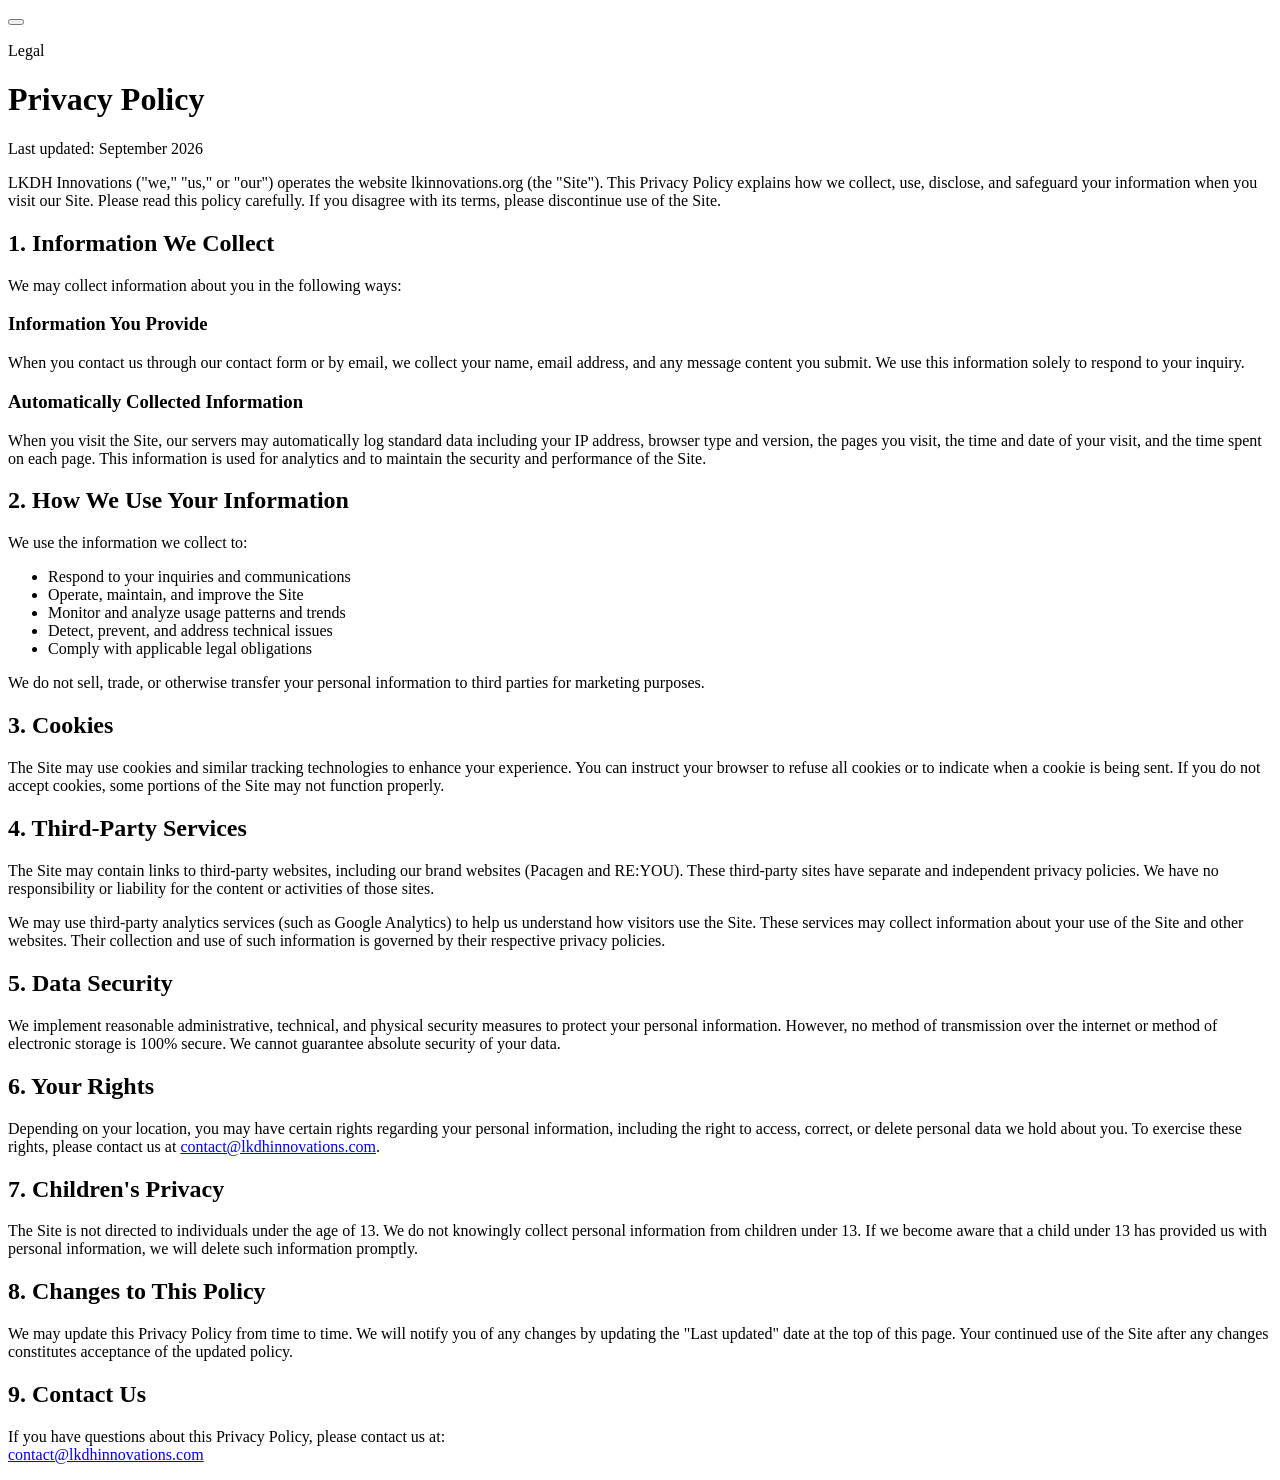
==== privacy-policy.html @ 21373476 "Update contact" ====
<!DOCTYPE html>
<html lang="en">
<head>
  <meta charset="UTF-8">
  <meta name="viewport" content="width=device-width, initial-scale=1.0">

  <title>Privacy Policy — LKDH Innovations</title>
  <meta name="description" content="Privacy Policy for LKDH Innovations. How we collect, use, and protect your personal information.">
  <meta name="robots" content="index, follow">
  <link rel="canonical" href="https://lkinnovations.org/privacy-policy">

  <meta property="og:type"  content="website">
  <meta property="og:title" content="Privacy Policy — LKDH Innovations">
  <meta property="og:url"   content="https://lkinnovations.org/privacy-policy">
  <meta name="theme-color"  content="#000000">

  <link rel="icon" type="image/svg+xml" href="/assets/images/logo/favicon.svg">
  <link rel="preconnect" href="https://fonts.googleapis.com">
  <link rel="preconnect" href="https://fonts.gstatic.com" crossorigin>
  <link rel="stylesheet" href="/assets/css/style.css">

  <script src="/assets/js/nav.js"></script>
  <script src="/assets/js/main.js"></script>
</head>

<body>

  <header class="site-header" role="banner">
    <button class="nav-menu-toggle" aria-label="Open menu" aria-expanded="false" aria-controls="mobile-drawer">
      <span class="toggle-bar" aria-hidden="true"></span>
      <span class="toggle-bar" aria-hidden="true"></span>
      <span class="toggle-bar" aria-hidden="true"></span>
    </button>
  </header>

  <div id="mobile-drawer" class="mobile-drawer" role="dialog" aria-label="Site navigation" aria-modal="true">
  </div>

  <main class="policy-page">
    <div class="policy-container">

      <header class="policy-header">
        <p class="policy-kicker">Legal</p>
        <h1 class="policy-title">Privacy Policy</h1>
        <p class="policy-meta">Last updated: September 2026</p>
      </header>

      <section class="policy-section">
        <p>LKDH Innovations ("we," "us," or "our") operates the website lkinnovations.org (the "Site"). This Privacy Policy explains how we collect, use, disclose, and safeguard your information when you visit our Site. Please read this policy carefully. If you disagree with its terms, please discontinue use of the Site.</p>
      </section>

      <section class="policy-section">
        <h2>1. Information We Collect</h2>
        <p>We may collect information about you in the following ways:</p>
        <h3>Information You Provide</h3>
        <p>When you contact us through our contact form or by email, we collect your name, email address, and any message content you submit. We use this information solely to respond to your inquiry.</p>
        <h3>Automatically Collected Information</h3>
        <p>When you visit the Site, our servers may automatically log standard data including your IP address, browser type and version, the pages you visit, the time and date of your visit, and the time spent on each page. This information is used for analytics and to maintain the security and performance of the Site.</p>
      </section>

      <section class="policy-section">
        <h2>2. How We Use Your Information</h2>
        <p>We use the information we collect to:</p>
        <ul>
          <li>Respond to your inquiries and communications</li>
          <li>Operate, maintain, and improve the Site</li>
          <li>Monitor and analyze usage patterns and trends</li>
          <li>Detect, prevent, and address technical issues</li>
          <li>Comply with applicable legal obligations</li>
        </ul>
        <p>We do not sell, trade, or otherwise transfer your personal information to third parties for marketing purposes.</p>
      </section>

      <section class="policy-section">
        <h2>3. Cookies</h2>
        <p>The Site may use cookies and similar tracking technologies to enhance your experience. You can instruct your browser to refuse all cookies or to indicate when a cookie is being sent. If you do not accept cookies, some portions of the Site may not function properly.</p>
      </section>

      <section class="policy-section">
        <h2>4. Third-Party Services</h2>
        <p>The Site may contain links to third-party websites, including our brand websites (Pacagen and RE:YOU). These third-party sites have separate and independent privacy policies. We have no responsibility or liability for the content or activities of those sites.</p>
        <p>We may use third-party analytics services (such as Google Analytics) to help us understand how visitors use the Site. These services may collect information about your use of the Site and other websites. Their collection and use of such information is governed by their respective privacy policies.</p>
      </section>

      <section class="policy-section">
        <h2>5. Data Security</h2>
        <p>We implement reasonable administrative, technical, and physical security measures to protect your personal information. However, no method of transmission over the internet or method of electronic storage is 100% secure. We cannot guarantee absolute security of your data.</p>
      </section>

      <section class="policy-section">
        <h2>6. Your Rights</h2>
        <p>Depending on your location, you may have certain rights regarding your personal information, including the right to access, correct, or delete personal data we hold about you. To exercise these rights, please contact us at <a href="mailto:contact@lkdhinnovations.com">contact@lkdhinnovations.com</a>.</p>
      </section>

      <section class="policy-section">
        <h2>7. Children's Privacy</h2>
        <p>The Site is not directed to individuals under the age of 13. We do not knowingly collect personal information from children under 13. If we become aware that a child under 13 has provided us with personal information, we will delete such information promptly.</p>
      </section>

      <section class="policy-section">
        <h2>8. Changes to This Policy</h2>
        <p>We may update this Privacy Policy from time to time. We will notify you of any changes by updating the "Last updated" date at the top of this page. Your continued use of the Site after any changes constitutes acceptance of the updated policy.</p>
      </section>

      <section class="policy-section">
        <h2>9. Contact Us</h2>
        <p>If you have questions about this Privacy Policy, please contact us at:<br>
        <a href="mailto:contact@lkdhinnovations.com">contact@lkdhinnovations.com</a></p>
      </section>

    </div>
  </main>

  <div class="footer-stage">
    <footer class="site-footer" role="contentinfo"></footer>
  </div>
  <script src="/assets/js/footer.js"></script>

</body>
</html>
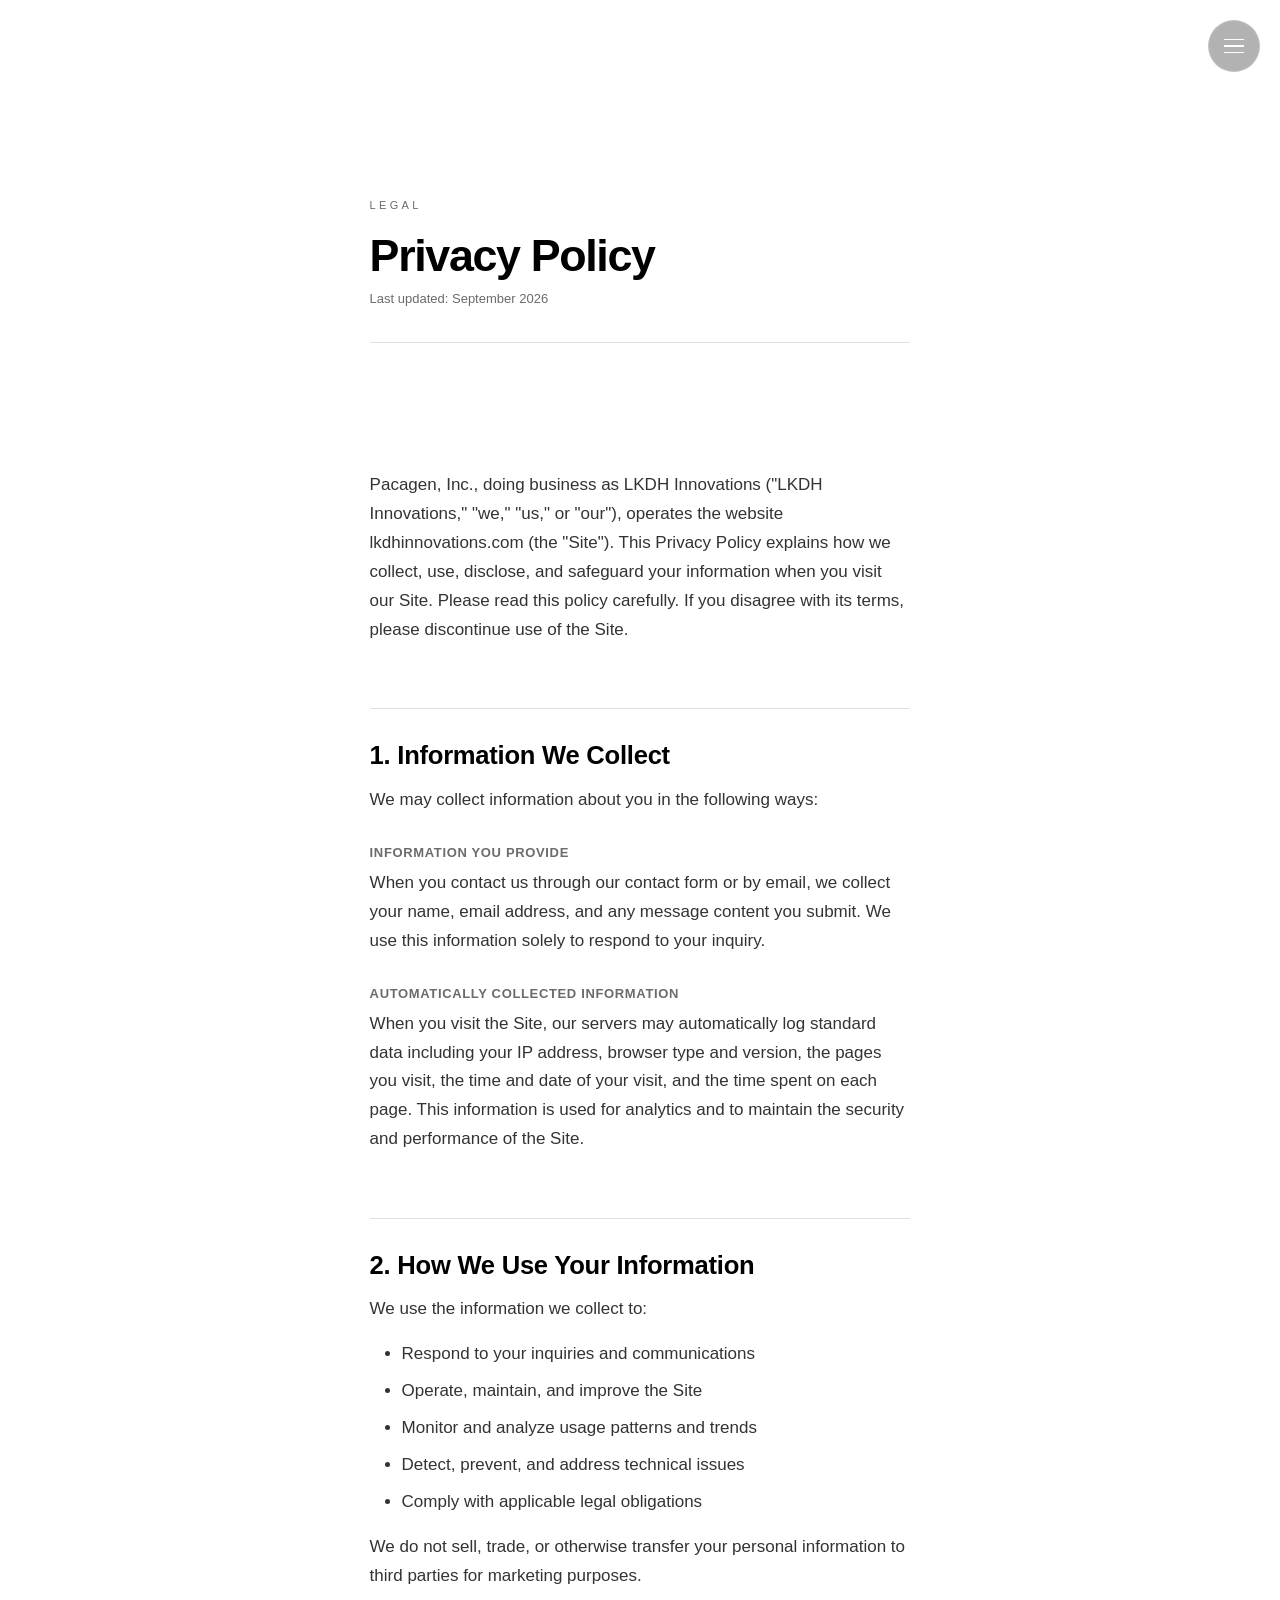
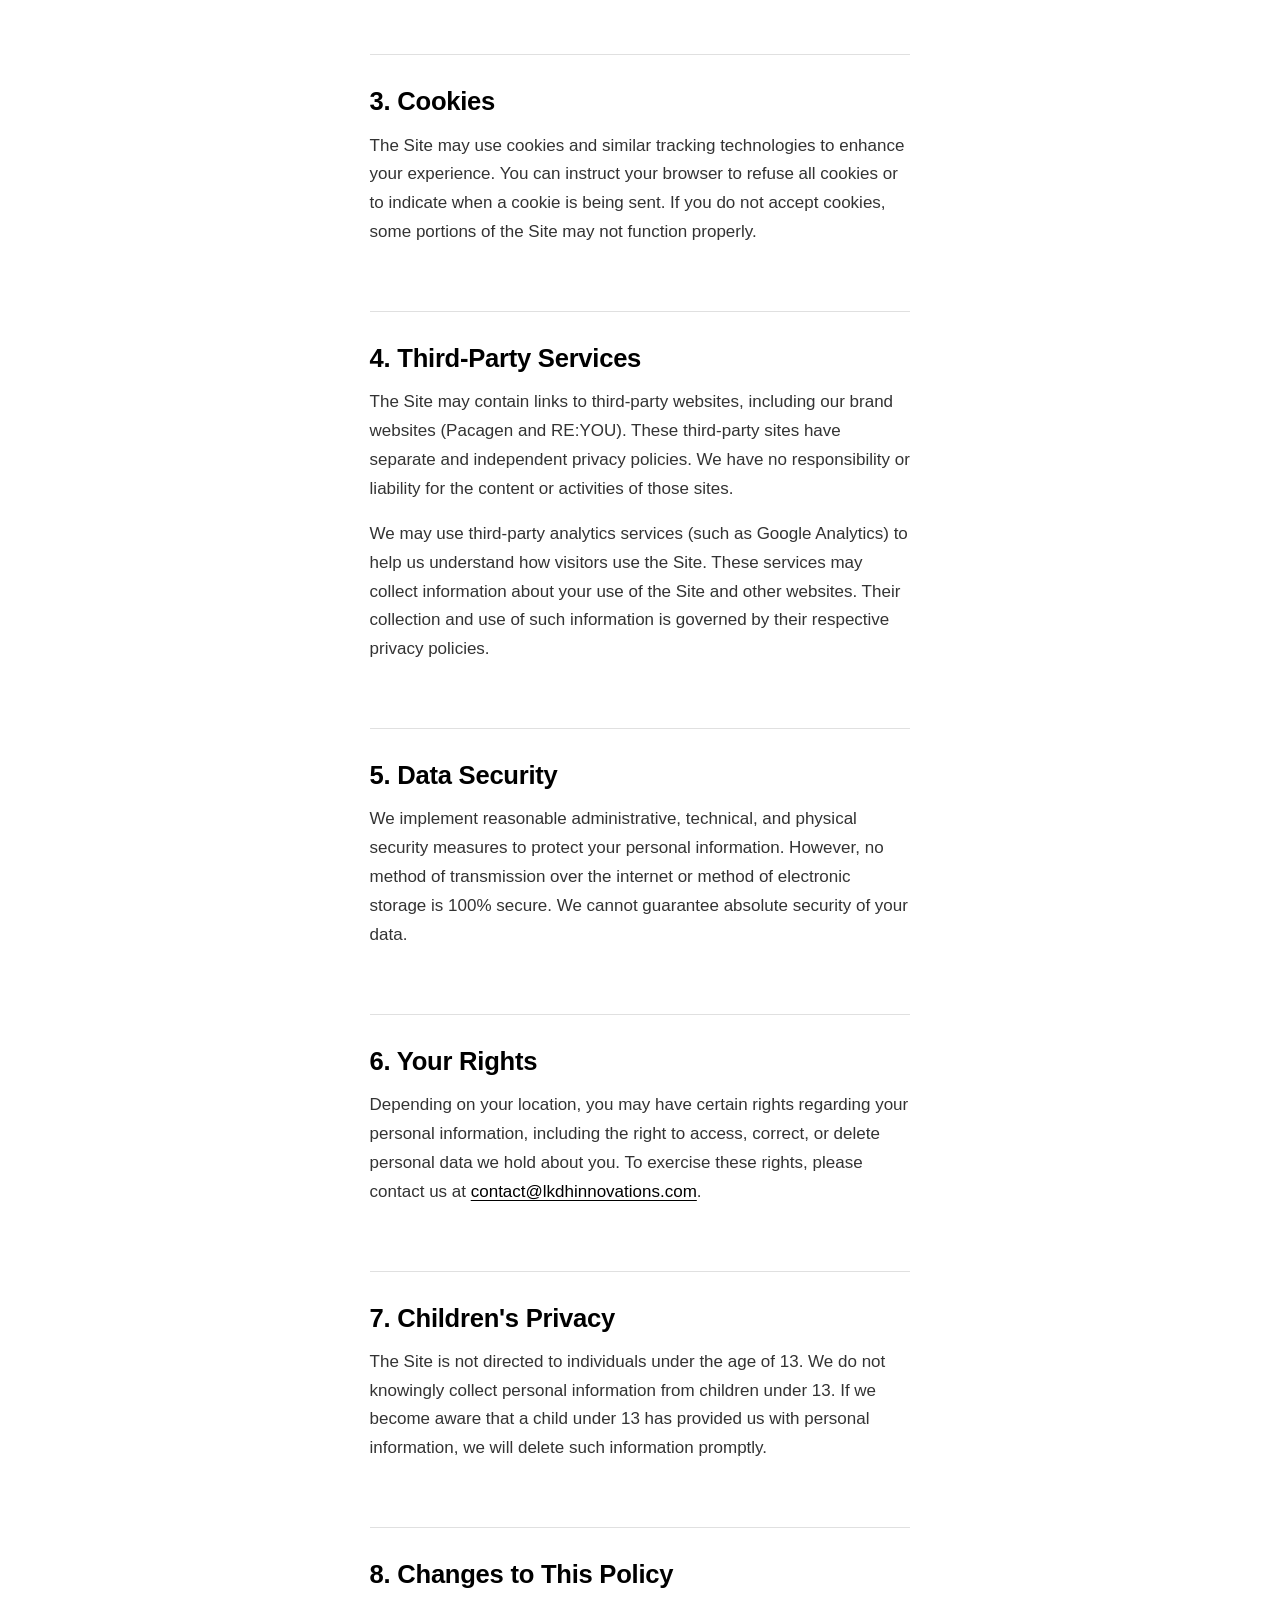
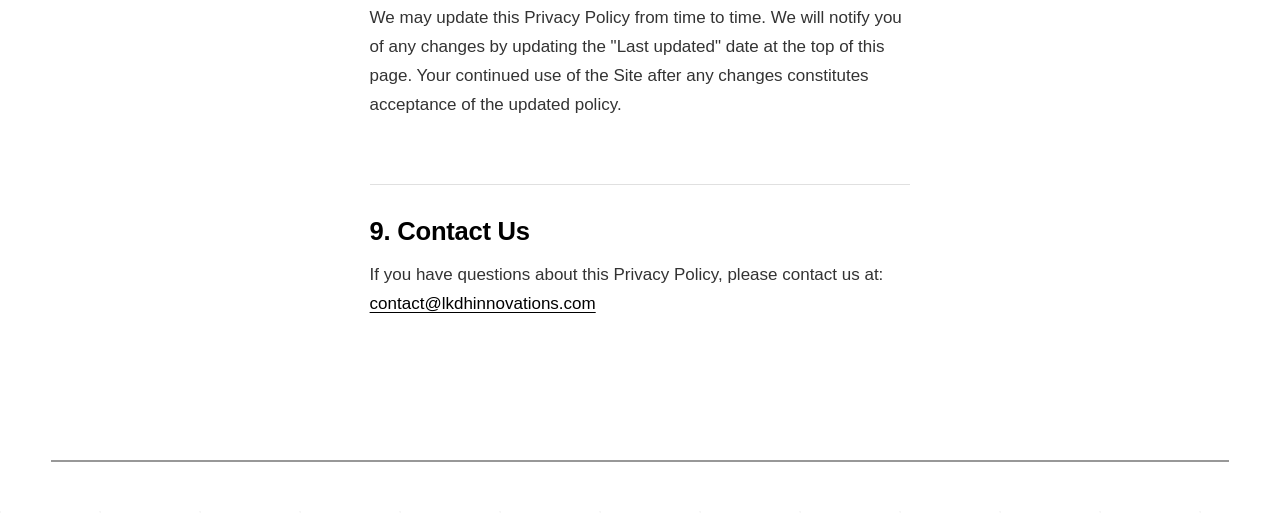
==== commit 093b302f: "Update lkdh" ====
--- a/privacy-policy.html
+++ b/privacy-policy.html
@@ -7,11 +7,11 @@
   <title>Privacy Policy — LKDH Innovations</title>
   <meta name="description" content="Privacy Policy for LKDH Innovations. How we collect, use, and protect your personal information.">
   <meta name="robots" content="index, follow">
-  <link rel="canonical" href="https://lkinnovations.org/privacy-policy">
+  <link rel="canonical" href="https://lkdhinnovations.com/privacy-policy">
 
   <meta property="og:type"  content="website">
   <meta property="og:title" content="Privacy Policy — LKDH Innovations">
-  <meta property="og:url"   content="https://lkinnovations.org/privacy-policy">
+  <meta property="og:url"   content="https://lkdhinnovations.com/privacy-policy">
   <meta name="theme-color"  content="#000000">
 
   <link rel="icon" type="image/svg+xml" href="/assets/images/logo/favicon.svg">
@@ -46,7 +46,7 @@
       </header>
 
       <section class="policy-section">
-        <p>LKDH Innovations ("we," "us," or "our") operates the website lkinnovations.org (the "Site"). This Privacy Policy explains how we collect, use, disclose, and safeguard your information when you visit our Site. Please read this policy carefully. If you disagree with its terms, please discontinue use of the Site.</p>
+        <p>Pacagen, Inc., doing business as LKDH Innovations ("LKDH Innovations," "we," "us," or "our"), operates the website lkdhinnovations.com (the "Site"). This Privacy Policy explains how we collect, use, disclose, and safeguard your information when you visit our Site. Please read this policy carefully. If you disagree with its terms, please discontinue use of the Site.</p>
       </section>
 
       <section class="policy-section">
--- a/assets/css/style.css
+++ b/assets/css/style.css
@@ -0,0 +1,3327 @@
+/* ============================================================
+   style.css — lkdhinnovations.com
+   Single global stylesheet
+   ============================================================
+   STRUCTURE
+   1.  CSS Custom Properties (all design tokens)
+   2.  Reset & Base
+   3.  Typography Scale
+   4.  Font Faces (Grift, Canela, TestDieGrotesk, Work Sans, Domine)
+   5.  FOUC Prevention
+   6.  Navigation
+   7.  Hero Section
+   8.  About / Mission Section
+   9.  Brand Section (shared)
+   10. RE:YOU Section
+   11. Pacagen Section
+   12. Stories Section
+   13. Contact / Footer Section
+   14. Scroll Animations
+   15. Responsive — 768px breakpoint
+   16. Responsive — 480px breakpoint
+   ============================================================ */
+
+/* ============================================================
+   1. CSS CUSTOM PROPERTIES
+   ============================================================ */
+:root {
+  /* — Base palette — */
+  --color-black:      #000000;
+  --color-white:      #ffffff;
+  --color-silver-lt:  #e0e0e0;
+  --color-silver:     #c0c0c0;
+  --color-silver-dk:  #a0a0a0;
+  --color-muted:      #6b6b6b;
+  --color-ink:        #333333;
+  --color-divider:    var(--color-silver-lt);
+
+  /* — Dark surfaces — */
+  --surface-dark:   #080808;
+  --surface-raised: #111111;
+  --glass-dark:     rgba(18, 18, 22, 0.5);
+
+  /* — Alpha scale (white / black overlays, borders, text) — */
+  --white-a06: rgba(255, 255, 255, 0.06);
+  --white-a10: rgba(255, 255, 255, 0.1);
+  --white-a20: rgba(255, 255, 255, 0.2);
+  --white-a40: rgba(255, 255, 255, 0.4);
+  --white-a55: rgba(255, 255, 255, 0.55);
+  --white-a70: rgba(255, 255, 255, 0.7);
+  --white-a85: rgba(255, 255, 255, 0.85);
+  --white-a95: rgba(255, 255, 255, 0.95);
+  --black-a20: rgba(0, 0, 0, 0.2);
+  --black-a30: rgba(0, 0, 0, 0.3);
+  --black-a50: rgba(0, 0, 0, 0.5);
+  --black-a60: rgba(0, 0, 0, 0.6);
+  --black-a70: rgba(0, 0, 0, 0.7);
+  --black-a90: rgba(0, 0, 0, 0.9);
+
+  /* — RE:YOU brand — */
+  --reyou-maroon:     #5d2a2c;
+  --reyou-gold:       #b59156;
+  --reyou-ivory:      #f9f5f3;
+  --reyou-blush:      #fffbfb;
+  --reyou-sand:       #ede0d8;
+  --reyou-gold-lt:    #c9a96e;
+  --reyou-gold-hi:    #f0d898;
+  --reyou-gold-warm:  #e8c97a;
+  --reyou-gold-dk:    #a07840;
+  --reyou-gold-metal: conic-gradient(
+    from var(--btn-angle, 0deg),
+    var(--reyou-gold-lt) 0%, var(--reyou-gold-hi) 20%, var(--reyou-gold) 40%,
+    var(--reyou-gold-warm) 60%, var(--reyou-gold-dk) 80%, var(--reyou-gold-lt) 100%
+  );
+
+  /* — Pacagen brand — */
+  --pacagen-navy:   #032d70;
+  --pacagen-blue:   #044eb7;
+  --pacagen-dark:   #0f294d;
+  --pacagen-deep:   #021f50;
+  --pacagen-bright: #1a6ef5;
+  --pacagen-sky:    #7aadff;
+  --pacagen-tint:   #e8f0ff;
+  --pacagen-glow:   rgba(4, 78, 183, 0.22);
+
+  /* — Fonts — */
+  --font-display:  'Grift', 'Inter', Arial, Helvetica, sans-serif;
+  --font-canela:   'Canela', Georgia, serif;
+  --font-grotesk:  'TestDieGrotesk', 'Grift', Arial, sans-serif;
+  --font-worksans: 'Work Sans', 'Grift', Arial, sans-serif;
+  --font-domine:   'Domine', Georgia, serif;
+
+  /* — Font weights — */
+  --weight-thin:       100;
+  --weight-extralight: 200;
+  --weight-light:      300;
+  --weight-regular:    400;
+  --weight-medium:     500;
+  --weight-semibold:   600;
+  --weight-bold:       700;
+  --weight-extrabold:  800;
+  --weight-black:      900;
+
+  /* — Type scale: fluid — */
+  --text-display:    clamp(2.5rem, 5vw, 4.5rem);
+  --text-section-lg: clamp(3rem, 6vw, 5.5rem);
+  --text-section:    clamp(2rem, 3.5vw, 3rem);
+  --text-section-sm: clamp(1.5rem, 3vw, 2rem);
+  --text-h3:         clamp(1.25rem, 2vw, 1.75rem);
+  --text-lead:       clamp(1rem, 1.5vw, 1.25rem);
+
+  /* — Type scale: fixed (sm/base/xl/2xl match Tailwind defaults) — */
+  --text-2xl:     1.5rem;
+  --text-xl:      1.25rem;
+  --text-body:    1.0625rem;
+  --text-base:    1rem;
+  --text-sm:      0.875rem;
+  --text-meta:    0.8125rem;
+  --text-eyebrow: 0.75rem;
+  --text-label:   0.6875rem;
+  --text-xs:      0.625rem;
+
+  /* — Line height scale (same at every breakpoint) — */
+  --leading-none:    1;
+  --leading-tight:   1.1;
+  --leading-snug:    1.3;
+  --leading-compact: 1.4;
+  --leading-relaxed: 1.6;
+  --leading-loose:   1.7;
+
+  /* — Line height roles (step down one on mobile) — */
+  --lh-prose:    var(--leading-loose);
+  --lh-prose-sm: var(--leading-compact);
+
+  /* — Letter spacing — */
+  --tracking-tight:  -0.03em;
+  --tracking-snug:   -0.01em;
+  --tracking-normal: 0;
+  --tracking-slight: 0.05em;
+  --tracking-wide:   0.1em;
+  --tracking-wider:  0.15em;
+  --tracking-widest: 0.3em;
+
+  /* — Spacing — */
+  --space-sm:  0.5rem;
+  --space-md:  1rem;
+  --space-lg:  2rem;
+  --space-xl:  4rem;
+  --space-2xl: 8rem;
+
+  /* — Layout — */
+  --page-x:        7vw;
+  --max-width:     1200px;
+  --content-width: 800px;
+  --nav-height:    68px;
+  /* % resolves at the use site, so content caps at 1440px and centres. */
+  --section-x:     max(var(--page-x), calc((100% - 1440px) / 2));
+
+  /* — Radius — */
+  --radius-sm:   5px;
+  --radius-pill: 9999px;
+
+  /* — Z-index layers — */
+  --z-info-drawer: 198;
+  --z-drawer:      199;
+  --z-header:      200;
+  --z-modal:       10000;
+
+  /* — Motion — */
+  --ease-out:       cubic-bezier(0.16, 1, 0.3, 1);
+  --ease-cinematic: cubic-bezier(0.32, 0.72, 0, 1);
+  --dur-fast:  0.2s;
+  --dur-quick: 0.25s;
+  --dur-base:  0.3s;
+  --dur-slow:  0.5s;
+
+  /* — Blur levels — */
+  --blur-sm: blur(8px) saturate(130%);
+  --blur-lg: blur(24px) saturate(150%);
+
+  /* — Dot patterns — */
+  --dot-dark:   url("data:image/svg+xml,%3Csvg xmlns='http://www.w3.org/2000/svg' width='100' height='199' viewBox='0 0 100 199'%3E%3Cg fill='%231a1a1a' fill-opacity='1'%3E%3Cpath d='M0 199V0h1v1.99L100 199h-1.12L1 4.22V199H0zM100 2h-.12l-1-2H100v2z'%3E%3C/path%3E%3C/g%3E%3C/svg%3E");
+  --dot-white:   url("data:image/svg+xml,%3Csvg xmlns='http://www.w3.org/2000/svg' width='100' height='199' viewBox='0 0 100 199'%3E%3Cg fill='%23f4f4f4' fill-opacity='0.8'%3E%3Cpath d='M0 199V0h1v1.99L100 199h-1.12L1 4.22V199H0zM100 2h-.12l-1-2H100v2z'%3E%3C/path%3E%3C/g%3E%3C/svg%3E");
+}
+
+/* ============================================================
+   2. RESET & BASE
+   ============================================================ */
+*,
+*::before,
+*::after {
+  margin: 0;
+  padding: 0;
+  box-sizing: border-box;
+}
+
+html {
+  font-size: 16px;
+  -webkit-text-size-adjust: 100%;
+  scroll-behavior: smooth;
+  scroll-padding-top: calc(var(--nav-height) + 1rem);
+}
+
+body {
+  background-color: var(--color-black);
+  color: var(--color-white);
+  font-family: var(--font-display);
+  font-size: var(--text-body);
+  line-height: var(--lh-prose);
+  overflow-x: hidden;
+}
+
+img,
+video {
+  max-width: 100%;
+  display: block;
+}
+
+a {
+  color: inherit;
+  text-decoration: none;
+}
+
+ul {
+  list-style: none;
+}
+
+button {
+  background: none;
+  border: none;
+  cursor: pointer;
+  font-family: inherit;
+}
+
+/* ============================================================
+   3. TYPOGRAPHY SCALE
+   ============================================================ */
+h1, h2, h3, h4 {
+  font-family: var(--font-display);
+  font-weight: var(--weight-bold);
+  line-height: var(--leading-tight);
+  letter-spacing: var(--tracking-tight);
+}
+
+h1 { font-size: var(--text-display); }
+h2 { font-size: var(--text-section); }
+h3 { font-size: var(--text-h3); }
+
+p {
+  font-size: var(--text-body);
+  font-weight: var(--weight-light);
+  line-height: var(--lh-prose);
+}
+
+/* ============================================================
+   4. FONT FACES (Grift)
+   ============================================================ */
+@font-face {
+  font-family: 'Grift';
+  src: url('/assets/fonts/Grift-Thin.otf') format('opentype');
+  font-weight: 100;
+  font-style: normal;
+  font-display: swap;
+}
+@font-face {
+  font-family: 'Grift';
+  src: url('/assets/fonts/Grift-ThinItalic.otf') format('opentype');
+  font-weight: 100;
+  font-style: italic;
+  font-display: swap;
+}
+@font-face {
+  font-family: 'Grift';
+  src: url('/assets/fonts/Grift-ExtraLight.otf') format('opentype');
+  font-weight: 200;
+  font-style: normal;
+  font-display: swap;
+}
+@font-face {
+  font-family: 'Grift';
+  src: url('/assets/fonts/Grift-ExtraLightItalic.otf') format('opentype');
+  font-weight: 200;
+  font-style: italic;
+  font-display: swap;
+}
+@font-face {
+  font-family: 'Grift';
+  src: url('/assets/fonts/Grift-Light.otf') format('opentype');
+  font-weight: 300;
+  font-style: normal;
+  font-display: swap;
+}
+@font-face {
+  font-family: 'Grift';
+  src: url('/assets/fonts/Grift-LightItalic.otf') format('opentype');
+  font-weight: 300;
+  font-style: italic;
+  font-display: swap;
+}
+@font-face {
+  font-family: 'Grift';
+  src: url('/assets/fonts/Grift-Regular.otf') format('opentype');
+  font-weight: 400;
+  font-style: normal;
+  font-display: swap;
+}
+@font-face {
+  font-family: 'Grift';
+  src: url('/assets/fonts/Grift-Italic.otf') format('opentype');
+  font-weight: 400;
+  font-style: italic;
+  font-display: swap;
+}
+@font-face {
+  font-family: 'Grift';
+  src: url('/assets/fonts/Grift-Medium.otf') format('opentype');
+  font-weight: 500;
+  font-style: normal;
+  font-display: swap;
+}
+@font-face {
+  font-family: 'Grift';
+  src: url('/assets/fonts/Grift-MediumItalic.otf') format('opentype');
+  font-weight: 500;
+  font-style: italic;
+  font-display: swap;
+}
+@font-face {
+  font-family: 'Grift';
+  src: url('/assets/fonts/Grift-SemiBold.otf') format('opentype');
+  font-weight: 600;
+  font-style: normal;
+  font-display: swap;
+}
+@font-face {
+  font-family: 'Grift';
+  src: url('/assets/fonts/Grift-SemiBoldItalic.otf') format('opentype');
+  font-weight: 600;
+  font-style: italic;
+  font-display: swap;
+}
+@font-face {
+  font-family: 'Grift';
+  src: url('/assets/fonts/Grift-Bold.otf') format('opentype');
+  font-weight: 700;
+  font-style: normal;
+  font-display: swap;
+}
+@font-face {
+  font-family: 'Grift';
+  src: url('/assets/fonts/Grift-BoldItalic.otf') format('opentype');
+  font-weight: 700;
+  font-style: italic;
+  font-display: swap;
+}
+@font-face {
+  font-family: 'Grift';
+  src: url('/assets/fonts/Grift-ExtraBold.otf') format('opentype');
+  font-weight: 800;
+  font-style: normal;
+  font-display: swap;
+}
+@font-face {
+  font-family: 'Grift';
+  src: url('/assets/fonts/Grift-ExtraBoldItalic.otf') format('opentype');
+  font-weight: 800;
+  font-style: italic;
+  font-display: swap;
+}
+@font-face {
+  font-family: 'Grift';
+  src: url('/assets/fonts/Grift-Black.otf') format('opentype');
+  font-weight: 900;
+  font-style: normal;
+  font-display: swap;
+}
+@font-face {
+  font-family: 'Grift';
+  src: url('/assets/fonts/Grift-BlackItalic.otf') format('opentype');
+  font-weight: 900;
+  font-style: italic;
+  font-display: swap;
+}
+
+/* ============================================================
+   4b. FONT FACES — RE:YOU (Canela + TestDieGrotesk)
+   ============================================================ */
+@font-face {
+  font-family: 'Canela';
+  src: url('/assets/fonts/Canela-Light-Trial.otf') format('opentype');
+  font-weight: 300;
+  font-style: normal;
+  font-display: swap;
+}
+
+@font-face {
+  font-family: 'Canela';
+  src: url('/assets/fonts/Canela-LightItalic-Trial.otf') format('opentype');
+  font-weight: 300;
+  font-style: italic;
+  font-display: swap;
+}
+
+@font-face {
+  font-family: 'Canela';
+  src: url('/assets/fonts/Canela-Regular-Trial.otf') format('opentype');
+  font-weight: 400;
+  font-style: normal;
+  font-display: swap;
+}
+
+@font-face {
+  font-family: 'TestDieGrotesk';
+  src: url('/assets/fonts/TestDieGrotesk-A-Light.otf') format('opentype');
+  font-weight: 300;
+  font-style: normal;
+  font-display: swap;
+}
+
+@font-face {
+  font-family: 'TestDieGrotesk';
+  src: url('/assets/fonts/TestDieGrotesk-A-Regular.otf') format('opentype');
+  font-weight: 400;
+  font-style: normal;
+  font-display: swap;
+}
+
+@font-face {
+  font-family: 'TestDieGrotesk';
+  src: url('/assets/fonts/TestDieGrotesk-A-Bold.otf') format('opentype');
+  font-weight: 700;
+  font-style: normal;
+  font-display: swap;
+}
+
+/* ============================================================
+   4c. FONT FACES — Pacagen (Work Sans + Domine)
+   ============================================================ */
+@font-face {
+  font-family: 'Work Sans';
+  src: url('/assets/fonts/WorkSans-subset.woff2') format('woff2');
+  font-weight: 400 700;
+  font-style: normal;
+  font-display: swap;
+}
+
+@font-face {
+  font-family: 'Work Sans';
+  src: url('/assets/fonts/WorkSans-italics-subset.woff2') format('woff2');
+  font-weight: 400 700;
+  font-style: italic;
+  font-display: swap;
+}
+
+@font-face {
+  font-family: 'Work Sans';
+  src: url('/assets/fonts/WorkSans-Light.woff2') format('woff2');
+  font-weight: 300;
+  font-style: normal;
+  font-display: swap;
+}
+
+@font-face {
+  font-family: 'Work Sans';
+  src: url('/assets/fonts/WorkSans-LightItalic.woff2') format('woff2');
+  font-weight: 300;
+  font-style: italic;
+  font-display: swap;
+}
+
+@font-face {
+  font-family: 'Domine';
+  src: url('/assets/fonts/DomineVariable.woff2') format('woff2');
+  font-weight: 400 700;
+  font-display: swap;
+}
+
+/* ============================================================
+   5. FOUC PREVENTION
+   ============================================================ */
+body.fouc-guard {
+  visibility: hidden;
+  opacity: 0;
+}
+
+/* ============================================================
+   6. NAVIGATION — floating circle button
+   ============================================================ */
+.site-header {
+  position: fixed;
+  top: 0;
+  right: 0;
+  z-index: var(--z-header);
+  padding: 20px;
+  pointer-events: none;
+}
+
+.nav-menu-toggle,
+.btn-close {
+  pointer-events: all;
+  width: 52px;
+  height: 52px;
+  border-radius: 50%;
+  box-sizing: border-box;
+  background: var(--black-a30);
+  backdrop-filter: var(--blur-sm);
+  -webkit-backdrop-filter: var(--blur-sm);
+  border: 1px solid var(--white-a20);
+  display: flex;
+  flex-direction: column;
+  align-items: center;
+  justify-content: center;
+  gap: 5px;
+  cursor: pointer;
+  position: relative;
+  overflow: hidden;
+  transition: border-color var(--dur-base);
+}
+
+.nav-menu-toggle:focus-visible,
+.btn-close:focus-visible {
+  outline: 2px solid var(--white-a55);
+  outline-offset: 3px;
+}
+
+/* Clip-circle hover fill — grows from cursor position */
+.nav-menu-toggle::after,
+.btn-close::after {
+  content: '';
+  position: absolute;
+  inset: 0;
+  border-radius: 50%;
+  background: var(--color-black);
+  clip-path: circle(0% at var(--mx, 50%) var(--my, 50%));
+  transition: clip-path var(--dur-slow) var(--ease-out);
+  pointer-events: none;
+}
+
+.nav-menu-toggle:hover::after,
+.btn-close:hover::after {
+  clip-path: circle(150% at var(--mx, 50%) var(--my, 50%));
+}
+
+.toggle-bar {
+  display: block;
+  width: 20px;
+  height: 1.5px;
+  background: var(--color-white);
+  flex-shrink: 0;
+  transition: transform 0.35s var(--ease-out), opacity var(--dur-quick);
+  position: relative;
+  z-index: 1;
+}
+
+/* Hamburger → × when drawer open */
+.nav-menu-toggle.is-open .toggle-bar:nth-child(1) { transform: translateY(6.5px) rotate(45deg); }
+.nav-menu-toggle.is-open .toggle-bar:nth-child(2) { opacity: 0; transform: scaleX(0); }
+.nav-menu-toggle.is-open .toggle-bar:nth-child(3) { transform: translateY(-6.5px) rotate(-45deg); }
+
+/* Standalone close button — same × geometry as the open nav toggle, ~70% size */
+.btn-close {
+  width: 36px;
+  height: 36px;
+}
+.btn-close .toggle-bar {
+  position: absolute;
+  top: 50%;
+  left: 50%;
+  width: 14px;
+}
+.btn-close .toggle-bar:nth-child(1) { transform: translate(-50%, -50%) rotate(45deg); }
+.btn-close .toggle-bar:nth-child(2) { transform: translate(-50%, -50%) rotate(-45deg); }
+
+/* Mobile drawer — dim backdrop */
+.mobile-drawer {
+  display: none;
+  position: fixed;
+  inset: 0;
+  z-index: var(--z-drawer);
+  background: transparent;
+  backdrop-filter: var(--blur-sm);
+  -webkit-backdrop-filter: var(--blur-sm);
+  opacity: 0;
+  transition: opacity 0.35s var(--ease-out), background 0.35s var(--ease-out);
+}
+
+.mobile-drawer.is-open {
+  opacity: 1;
+  background: var(--black-a60);
+}
+
+/* Sliding panel */
+.drawer-panel {
+  position: absolute;
+  top: 0;
+  right: 0;
+  bottom: 0;
+  width: 50%;
+  background: var(--glass-dark);
+  backdrop-filter: var(--blur-lg);
+  -webkit-backdrop-filter: var(--blur-lg);
+  border-left: 1px solid var(--white-a10);
+  display: flex;
+  flex-direction: column;
+  justify-content: center;
+  align-items: flex-start;
+  gap: var(--space-lg);
+  padding: 4rem 3rem;
+  transform: translateX(100%);
+  transition: transform 0.45s var(--ease-out);
+}
+
+.mobile-drawer.is-open .drawer-panel {
+  transform: translateX(0);
+}
+
+.mobile-drawer .nav-link,
+.mobile-drawer .nav-cta {
+  font-family: var(--font-display);
+  font-size: var(--text-h3);
+  font-weight: var(--weight-regular);
+  letter-spacing: var(--tracking-wider);
+  text-transform: uppercase;
+  color: var(--color-silver-dk);
+  transition: color var(--dur-fast);
+}
+
+.mobile-drawer .nav-link:hover,
+.mobile-drawer .nav-cta:hover {
+  color: var(--color-white);
+}
+
+.drawer-social {
+  display: flex;
+  gap: var(--space-md);
+  margin-top: auto;
+  padding-top: var(--space-xl);
+}
+
+.drawer-social-icon {
+  display: flex;
+  align-items: center;
+  justify-content: center;
+  width: 36px;
+  height: 36px;
+  border: 1px solid var(--white-a20);
+  color: var(--white-a55);
+  transition: color var(--dur-fast), border-color var(--dur-fast), background var(--dur-fast);
+  flex-shrink: 0;
+}
+
+.drawer-social-icon:hover {
+  color: var(--color-white);
+  border-color: var(--white-a40);
+  background: var(--white-a06);
+}
+
+.drawer-social-icon svg { display: block; }
+
+
+/* ============================================================
+   7. HERO SECTION
+   ============================================================ */
+.site-hero {
+  position: relative;
+  width: 100%;
+  height: 100svh;
+  overflow: hidden;
+  background-color: var(--color-black);
+  background-image: var(--dot-dark);
+}
+
+#glass-canvas {
+  /* Liquid-metal shader focal point, in normalized shader coordinates. */
+  --liquid-metal-center-x: -1.2;
+  --liquid-metal-center-y: 1;
+  position: absolute;
+  top: 50%;
+  left: 50%;
+  transform: translate(-50%, -58%);
+  width: clamp(220px, min(30vw, 46svh), 400px);
+  height: clamp(220px, min(30vw, 46svh), 400px);
+  display: block;
+  touch-action: none;
+  -webkit-mask-image: url('/assets/images/LKDH_stacked_mask.svg');
+  -webkit-mask-size: 100% 100%;
+  -webkit-mask-repeat: no-repeat;
+  mask-image: url('/assets/images/LKDH_stacked_mask.svg');
+  mask-size: 100% 100%;
+  mask-repeat: no-repeat;
+}
+
+.hero-content {
+  position: absolute;
+  inset: 0;
+  display: flex;
+  flex-direction: column;
+  align-items: center;
+  justify-content: flex-end;
+  padding-bottom: 7vh;
+  pointer-events: none;
+  z-index: 2;
+}
+
+.hero-eyebrow {
+  font-family: var(--font-display);
+  font-size: var(--text-eyebrow);
+  letter-spacing: var(--tracking-widest);
+  text-transform: uppercase;
+  color: var(--color-silver-dk);
+  margin-bottom: 0.75rem;
+  opacity: 0;
+  animation: hero-fade-up 1s 1.2s var(--ease-out) forwards;
+}
+
+.hero-title {
+  font-family: var(--font-display);
+  font-size: var(--text-display);
+  font-weight: var(--weight-light);
+  letter-spacing: var(--tracking-snug);
+  line-height: var(--leading-tight);
+  text-align: center;
+  color: var(--color-white);
+  opacity: 0;
+  animation: hero-fade-up 1s 1.4s var(--ease-out) forwards;
+}
+
+.hero-title em {
+  font-style: italic;
+  font-weight: var(--weight-light);
+  color: var(--color-silver-lt);
+}
+
+.hero-sub {
+  margin: 1.25rem 2rem 0.5rem;
+  font-family: var(--font-display);
+  font-size: var(--text-eyebrow);
+  letter-spacing: var(--tracking-widest);
+  text-transform: uppercase;
+  text-align: center;
+  color: var(--color-white);
+  opacity: 0;
+  animation: hero-fade-up 1s 1.6s var(--ease-out) forwards;
+}
+
+.hero-scroll-cue {
+  position: absolute;
+  bottom: 2rem;
+  left: 50%;
+  transform: translateX(-50%);
+  z-index: 3;
+  color: var(--color-white);
+  animation: scroll-bounce 2.5s ease-in-out infinite, hero-fade-in 1s 2.2s forwards;
+  opacity: 0;
+}
+
+@keyframes hero-fade-up {
+  from { opacity: 0; transform: translateY(20px); }
+  to   { opacity: 1; transform: translateY(0); }
+}
+
+@keyframes hero-fade-in {
+  from { opacity: 0; }
+  to   { opacity: 1; }
+}
+
+@keyframes hero-fade-out {
+  from { opacity: 1; }
+  to   { opacity: 0; }
+}
+
+@keyframes scroll-bounce {
+  0%, 100% { transform: translateX(-50%) translateY(0); }
+  50%       { transform: translateX(-50%) translateY(6px); }
+}
+
+/* ============================================================
+   8. ABOUT / MISSION SECTION
+   ============================================================ */
+.about-section {
+  background-color: var(--color-white);
+  background-image: var(--dot-white);
+  color: var(--color-black);
+  padding: var(--space-2xl) var(--space-md);
+}
+
+.about-inner {
+  max-width: var(--content-width);
+  margin: 0 auto;
+  display: grid;
+  grid-template-columns: 1fr 1fr;
+  gap: var(--space-xl);
+  align-items: center;
+}
+
+.about-kicker {
+  display: block;
+  font-family: var(--font-display);
+  font-weight: var(--weight-regular);
+  font-size: var(--text-label);
+  letter-spacing: var(--tracking-widest);
+  text-transform: uppercase;
+  color: var(--color-muted);
+  margin-bottom: var(--space-md);
+}
+
+.about-headline {
+  font-family: var(--font-display);
+  font-weight: var(--weight-extrabold);
+  font-size: var(--text-section);
+  line-height: var(--leading-tight);
+  letter-spacing: var(--tracking-tight);
+  margin-bottom: var(--space-lg);
+  color: var(--color-black);
+}
+
+.about-body {
+  font-size: var(--text-body);
+  font-weight: var(--weight-light);
+  color: var(--color-ink);
+  line-height: var(--lh-prose);
+  margin-bottom: var(--space-lg);
+}
+
+.about-brands {
+  display: flex;
+  gap: var(--space-md);
+  margin-top: var(--space-lg);
+}
+
+.btn-LKDH {
+  font-family: var(--font-display);
+  font-weight: var(--weight-semibold);
+  font-size: var(--text-meta);
+  letter-spacing: var(--tracking-wide);
+  text-transform: uppercase;
+  padding: 1rem 3rem;
+  border: 1px solid var(--color-black);
+  color: var(--color-black);
+  position: relative;
+  isolation: isolate;
+  overflow: hidden;
+  transition: color var(--dur-quick), border-color var(--dur-quick);
+}
+
+.btn-LKDH::after {
+  content: '';
+  position: absolute;
+  inset: 0;
+  background: var(--color-black);
+  clip-path: circle(0% at var(--mx, 50%) var(--my, 50%));
+  transition: clip-path var(--dur-slow) var(--ease-out);
+  pointer-events: none;
+  z-index: -1;
+}
+
+.btn-LKDH:hover::after {
+  clip-path: circle(150% at var(--mx, 50%) var(--my, 50%));
+}
+
+.btn-LKDH:hover {
+  color: var(--color-white);
+  border-color: var(--color-black);
+}
+
+.btn-LKDH--pill {
+  border-radius: var(--radius-pill);
+}
+
+/* Info drawer — reuses .mobile-drawer backdrop + .drawer-panel slide mechanics */
+#info-drawer {
+  z-index: var(--z-info-drawer);
+}
+.info-drawer-panel {
+  justify-content: flex-start !important;
+  padding-top: 3.5rem !important;
+  overflow-y: auto;
+}
+
+.info-drawer-close {
+  position: absolute;
+  top: 1rem;
+  left: 1rem;
+  z-index: 2;
+}
+
+.info-drawer-content {
+  display: flex;
+  flex-direction: column;
+  gap: 1.25rem;
+  width: 100%;
+}
+
+.info-drawer-eyebrow {
+  font-family: var(--font-display);
+  font-size: var(--text-label);
+  font-weight: var(--weight-regular);
+  letter-spacing: var(--tracking-widest);
+  text-transform: uppercase;
+  color: var(--white-a55);
+}
+
+.info-drawer-headline {
+  font-family: var(--font-display);
+  font-size: var(--text-section-sm);
+  font-weight: var(--weight-semibold);
+  color: var(--color-white);
+  line-height: var(--leading-snug);
+}
+
+.info-drawer-body {
+  font-family: var(--font-display);
+  font-size: var(--text-body);
+  color: var(--white-a70);
+  line-height: var(--lh-prose);
+}
+
+.info-drawer-divider {
+  border: none;
+  border-top: 1px solid var(--white-a10);
+  margin: 0.25rem 0;
+}
+
+.info-drawer-product-tag {
+  display: inline-block;
+  font-family: var(--font-display);
+  font-size: var(--text-label);
+  font-weight: var(--weight-semibold);
+  letter-spacing: var(--tracking-wider);
+  text-transform: uppercase;
+  padding: 0.3rem 0.75rem;
+  border-radius: var(--radius-pill);
+  border: 1px solid var(--white-a20);
+  color: var(--white-a70);
+}
+
+.info-drawer-manuscript-link {
+  display: inline-block;
+  margin-top: 1.5rem;
+  font-family: var(--font-display);
+  font-size: var(--text-meta);
+  font-weight: var(--weight-semibold);
+  letter-spacing: var(--tracking-wide);
+  text-transform: uppercase;
+  color: var(--white-a70);
+  text-decoration: underline;
+  text-underline-offset: 3px;
+  transition: color var(--dur-fast);
+}
+
+.info-drawer-manuscript-link:hover {
+  color: var(--white-a95);
+}
+
+
+/* ============================================================
+   8b. BRANDS INTRO SECTION
+   ============================================================ */
+.brands-intro-section {
+  padding: var(--space-xl) var(--section-x);
+  text-align: center;
+}
+
+.brands-intro-inner {
+  max-width: 750px;
+  margin: 0 auto;
+}
+
+.brands-intro-eyebrow {
+  display: block;
+  font-family: var(--font-display);
+  font-size: var(--text-label);
+  font-weight: var(--weight-regular);
+  letter-spacing: var(--tracking-widest);
+  text-transform: uppercase;
+  color: var(--color-muted);
+  margin-bottom: var(--space-md);
+}
+
+.brands-intro-title {
+  font-family: var(--font-display);
+  font-weight: var(--weight-black);
+  font-size: var(--text-section);
+  letter-spacing: var(--tracking-tight);
+  line-height: var(--leading-tight);
+  color: var(--color-white);
+}
+
+
+/* ============================================================
+   9. BRAND SECTION (shared)
+   ============================================================ */
+.brand-section {
+  padding: var(--space-2xl) var(--section-x);
+}
+
+.brand-inner {
+  max-width: var(--max-width);
+  margin: 0 auto;
+  display: grid;
+  grid-template-columns: 1fr 1fr;
+  gap: var(--space-xl);
+  align-items: center;
+}
+
+.brand-inner--reverse {
+  direction: rtl;
+}
+
+.brand-inner--reverse > * {
+  direction: ltr;
+}
+
+.brand-kicker {
+  display: block;
+  font-family: var(--font-display);
+  font-weight: var(--weight-regular);
+  font-size: var(--text-label);
+  letter-spacing: var(--tracking-widest);
+  text-transform: uppercase;
+  margin-bottom: var(--space-md);
+}
+
+.brand-headline {
+  font-family: var(--font-display);
+  font-weight: var(--weight-black);
+  font-size: var(--text-section-lg);
+  line-height: var(--leading-none);
+  letter-spacing: var(--tracking-tight);
+  margin-bottom: var(--space-md);
+}
+
+.brand-tagline {
+  font-family: var(--font-display);
+  font-weight: var(--weight-light);
+  font-size: var(--text-lead);
+  letter-spacing: var(--tracking-slight);
+  margin-bottom: var(--space-lg);
+  line-height: var(--lh-prose-sm);
+}
+
+.brand-body {
+  font-size: var(--text-body);
+  font-weight: var(--weight-light);
+  line-height: var(--lh-prose);
+  margin-bottom: var(--space-lg);
+  max-width: 520px;
+}
+
+.brand-cta {
+  display: inline-flex;
+  align-items: center;
+  gap: var(--space-md);
+  font-family: var(--font-display);
+  font-weight: var(--weight-semibold);
+  font-size: var(--text-meta);
+  letter-spacing: var(--tracking-wide);
+  text-transform: uppercase;
+  padding: 1rem 2.5rem;
+  border: 1px solid;
+  transition: background var(--dur-quick), color var(--dur-quick);
+}
+
+.learn-more-btn {
+  margin-top: var(--space-md);
+}
+
+.brand-cta svg {
+  transition: transform var(--dur-quick);
+}
+
+.brand-cta:hover svg {
+  transform: translateX(4px);
+}
+
+.visual {
+  position: relative;
+  aspect-ratio: 3 / 4;
+  overflow: hidden;
+}
+
+.visual-placeholder {
+  position: absolute;
+  inset: -20% 0;
+  height: 140%;
+  display: flex;
+  align-items: center;
+  justify-content: center;
+  font-family: var(--font-display);
+  font-weight: var(--weight-black);
+  font-size: var(--text-section-lg);
+  letter-spacing: var(--tracking-tight);
+  --parallax-y: 0px;
+  --hover-scale: 1;
+  transform: translateY(var(--parallax-y)) scale(var(--hover-scale));
+  will-change: transform;
+  transition: --hover-scale var(--dur-slow) var(--ease-out);
+}
+
+.visual-img {
+  position: absolute;
+  top: -10%;
+  left: 0;
+  width: 100%;
+  height: 120%;
+  object-fit: cover;
+  --parallax-y: 0px;
+  --hover-scale: 1;
+  transform: translateY(var(--parallax-y)) scale(var(--hover-scale));
+  will-change: transform;
+  transition: transform var(--dur-slow) var(--ease-out);
+}
+
+.visual:hover .visual-img {
+  --hover-scale: 1.04;
+}
+
+.visual:hover .visual-placeholder {
+  --hover-scale: 1.04;
+}
+
+
+/* ============================================================
+   10. RE:YOU SECTION
+   ============================================================ */
+.reyou-section {
+  background: var(--reyou-ivory);
+  color: var(--reyou-maroon);
+}
+
+.reyou-section .brand-kicker {
+  color: var(--reyou-gold);
+  letter-spacing: var(--tracking-wider);
+  font-family: var(--font-grotesk);
+}
+
+.reyou-section .brand-headline {
+  font-family: var(--font-canela);
+  font-weight: var(--weight-light);
+  letter-spacing: var(--tracking-normal);
+  color: var(--reyou-maroon);
+  /* override shared gradient-clip */
+  background: none;
+  -webkit-text-fill-color: var(--reyou-maroon);
+}
+
+.reyou-section .reyou-wordmark {
+  display: block;
+  width: min(100%, 300px);
+  height: auto;
+  object-fit: contain;
+  object-position: left center;
+  margin-bottom: var(--space-md);
+}
+
+.reyou-section .brand-tagline,
+.reyou-section .brand-body {
+  font-family: var(--font-grotesk);
+  font-weight: var(--weight-light);
+}
+
+.reyou-section .brand-tagline {
+  color: var(--reyou-maroon);
+  opacity: 0.75;
+}
+
+.reyou-section .brand-body {
+  color: var(--reyou-maroon);
+  opacity: 0.8;
+}
+
+/* Gold-outlined CTA with rotating metallic border on hover */
+.reyou-section .brand-cta {
+  position: relative;
+  color: var(--reyou-maroon);
+  border-color: var(--reyou-gold);
+  background: transparent;
+}
+
+.reyou-section .brand-cta::before {
+  content: '';
+  position: absolute;
+  inset: 0;
+  z-index: 0;
+  background: var(--reyou-gold-metal);
+  -webkit-mask:
+    linear-gradient(var(--color-white) 0 0) content-box,
+    linear-gradient(var(--color-white) 0 0);
+  mask:
+    linear-gradient(var(--color-white) 0 0) content-box,
+    linear-gradient(var(--color-white) 0 0);
+  -webkit-mask-composite: xor;
+  mask-composite: exclude;
+  padding: 2px;
+  margin: -2px;
+  opacity: 0;
+  transition: opacity var(--dur-base);
+  animation: reyou-spin 3s linear infinite paused;
+}
+
+.reyou-section .brand-cta:hover {
+  border-color: transparent;
+  background: linear-gradient(90deg, var(--reyou-gold-lt) 0%, var(--reyou-gold-hi) 30%, var(--reyou-gold) 60%, var(--reyou-gold-dk) 100%);
+  -webkit-background-clip: text;
+  background-clip: text;
+  color: transparent;
+}
+
+.reyou-section .brand-cta:hover::before {
+  opacity: 1;
+  animation-play-state: running;
+}
+
+@property --btn-angle {
+  syntax: '<angle>';
+  initial-value: 0deg;
+  inherits: false;
+}
+
+@keyframes reyou-spin {
+  to { --btn-angle: 360deg; }
+}
+
+.reyou-section .visual-placeholder {
+  background: linear-gradient(150deg, var(--reyou-blush) 0%, var(--reyou-sand) 100%);
+  color: var(--reyou-gold);
+}
+
+/* ============================================================
+   11. PACAGEN SECTION
+   ============================================================ */
+.pacagen-section {
+  background: var(--pacagen-navy);
+  color: var(--color-white);
+}
+
+.pacagen-section .brand-kicker {
+  color: var(--pacagen-sky);
+  letter-spacing: var(--tracking-wider);
+  font-family: var(--font-worksans);
+}
+
+.pacagen-section .brand-headline {
+  color: var(--color-white);
+  font-family: var(--font-domine);
+  /* override shared gradient-clip */
+  background: none;
+  -webkit-text-fill-color: var(--color-white);
+}
+
+.pacagen-section .pacagen-wordmark {
+  display: block;
+  width: min(100%, 320px);
+  height: auto;
+  object-fit: contain;
+  object-position: left center;
+  margin-bottom: var(--space-md);
+}
+
+.pacagen-section .brand-tagline,
+.pacagen-section .brand-body {
+  font-family: var(--font-worksans);
+}
+
+.pacagen-section .brand-tagline { color: var(--white-a70); }
+.pacagen-section .brand-body    { color: var(--white-a85);  }
+
+/* Rounded-rectangle navy CTA, blue gradient on hover */
+.pacagen-section .brand-cta {
+  color: var(--color-white);
+  background: var(--pacagen-blue);
+  border-color: var(--pacagen-blue);
+  border-radius: var(--radius-pill);
+  transition: background var(--dur-base), border-color var(--dur-base), box-shadow var(--dur-base);
+}
+
+.pacagen-section .brand-cta:hover {
+  background: linear-gradient(135deg, var(--pacagen-bright) 0%, var(--pacagen-navy) 100%);
+  border-color: var(--pacagen-bright);
+  box-shadow: 0 8px 20px var(--pacagen-glow);
+  color: var(--color-white);
+}
+
+.pacagen-section .visual-placeholder {
+  background: linear-gradient(150deg, var(--pacagen-blue) 0%, var(--pacagen-deep) 100%);
+  color: var(--white-a40);
+}
+
+.pacagen-section .learn-more-btn {
+  border-color: var(--color-white);
+  color: var(--color-white);
+  border-radius: var(--radius-pill);
+}
+
+.pacagen-section .learn-more-btn::after {
+  background: var(--color-white);
+}
+
+.pacagen-section .learn-more-btn:hover {
+  color: var(--pacagen-blue);
+  border-color: var(--color-white);
+}
+
+.reyou-section .learn-more-btn {
+  border-color: var(--reyou-gold);
+  color: var(--reyou-maroon);
+}
+
+.reyou-section .learn-more-btn::after {
+  background: var(--reyou-maroon);
+}
+
+.reyou-section .learn-more-btn:hover {
+  color: var(--color-white);
+  border-color: var(--reyou-maroon);
+}
+
+/* ============================================================
+   11b. RAISE THE BAR SECTION
+   ============================================================ */
+/* Follows the white About section, so it adds no top padding of its own. */
+.raise-bar-section {
+  position: relative;
+  padding: 0 0 var(--space-xl);
+  background-color: var(--color-white);
+  background-image: var(--dot-white);
+  color: var(--color-black);
+  isolation: isolate;
+}
+
+.raise-bar-inner {
+  margin: 0 auto;
+  display: flex;
+  flex-direction: column;
+  gap: var(--space-xl);
+}
+
+.raise-bar-header {
+  display: flex;
+  flex-direction: column;
+  flex-shrink: 0;
+}
+
+.raise-bar-eyebrow {
+  display: block;
+  font-family: var(--font-display);
+  font-size: var(--text-label);
+  font-weight: var(--weight-regular);
+  letter-spacing: var(--tracking-widest);
+  text-transform: uppercase;
+  margin-bottom: var(--space-md);
+}
+
+.raise-bar-title {
+  font-family: var(--font-display);
+  font-weight: var(--weight-black);
+  font-size: var(--text-section);
+  letter-spacing: var(--tracking-tight);
+  line-height: var(--leading-tight);
+  margin-bottom: var(--space-md);
+}
+
+.raise-bar-body {
+  font-size: var(--text-body);
+  font-weight: var(--weight-light);
+  line-height: var(--lh-prose);
+}
+
+.raise-bar-cards {
+  display: grid;
+  grid-template-columns: repeat(3, 1fr);
+  gap: var(--space-lg);
+  flex-shrink: 0;
+}
+
+.raise-bar-card {
+  aspect-ratio: 4 / 5;
+  padding: var(--space-lg);
+  display: flex;
+  flex-direction: column;
+  justify-content: flex-end;
+  overflow: hidden;
+  --parallax-y: 0px;
+  transform: translateX(var(--parallax-x, 0px)) translateY(var(--parallax-y, 0px));
+  opacity: 0;
+  transition: opacity 0.6s var(--ease-out);
+}
+
+.raise-bar-card--image {
+  border: none !important;
+  position: relative;
+}
+
+.raise-bar-card-img {
+  position: absolute;
+  inset: 0;
+  width: 100%;
+  height: 100%;
+  object-fit: cover;
+  object-position: center center;
+}
+
+.raise-bar-card--image .raise-bar-card-num,
+.raise-bar-card--image .raise-bar-card-title,
+.raise-bar-card--image .raise-bar-card-body {
+  position: relative;
+  z-index: 1;
+}
+
+.raise-bar-card--image .raise-bar-card-num  { color: var(--color-silver-lt) }
+.raise-bar-card--image .raise-bar-card-title { color: var(--color-white); }
+.raise-bar-card--image .raise-bar-card-body  { color: var(--color-white); }
+
+.raise-bar-card-num {
+  display: block;
+  font-family: var(--font-display);
+  font-size: var(--text-body);
+  font-weight: var(--weight-bold);
+  letter-spacing: var(--tracking-widest);
+  color: var(--color-white);
+}
+
+.raise-bar-card-title {
+  font-family: var(--font-display);
+  font-weight: var(--weight-bold);
+  font-size: var(--text-h3);
+  letter-spacing: var(--tracking-slight);
+  text-transform: uppercase;
+  margin-bottom: var(--space-sm);
+}
+
+.raise-bar-card-body {
+  font-size: var(--text-body);
+  font-weight: var(--weight-light);
+}
+
+/* Keep the complete header and card row inside shorter desktop/tablet viewports. */
+@media (min-width: 768px) and (max-height: 850px) {
+  .raise-bar-card {
+    aspect-ratio: 5 / 4;
+    padding: clamp(1rem, 1.8vw, 2rem);
+  }
+}
+
+@media (prefers-reduced-motion: reduce) {
+  .raise-bar-card {
+    --parallax-y: 0px !important;
+    opacity: 1 !important;
+    transition: none !important;
+  }
+}
+
+@media (max-width: 767px) {
+  .raise-bar-card{
+    padding: var(--space-md);
+  }
+
+  .raise-bar-cards {
+    grid-template-columns: 1fr;
+    grid-template-rows: repeat(3, minmax(0, 1fr));
+    gap: clamp(0.625rem, 1.5svh, 0.875rem);
+    flex: 1 1 auto;
+    min-height: 0;
+    width: 100%;
+  }
+
+  .raise-bar-card {
+    height: auto;
+    min-height: 0;
+    aspect-ratio: auto;
+  }
+}
+
+/* Short-height screens need a smaller hero mark to keep the fold breathable. */
+@media (min-width: 768px) and (max-height: 800px) {
+  #glass-canvas {
+    width: clamp(200px, 34svh, 300px);
+    height: clamp(200px, 34svh, 300px);
+  }
+}
+
+/* Tailwind-inspired sm band: retain stacked cards with roomier gutters. */
+@media (min-width: 640px) and (max-width: 767px) {
+  .raise-bar-cards {
+    gap: var(--space-md);
+  }
+
+  /* Portrait md screens have much more height than a 4:5 card row needs. */
+  .raise-bar-card {
+    aspect-ratio: auto;
+    height: clamp(22rem, 52svh, 38rem);
+  }
+}
+
+/* ============================================================
+   12. STORIES — MAKING MIRACLES HAPPEN
+   ============================================================ */
+
+/* ============================================================
+   11c. SOLUTIONS — CENTER-TO-COLUMNS SCROLL STAGE
+   ============================================================ */
+.raise-bar-cards {
+  width: 100%;
+  display: grid;
+  grid-template-columns: repeat(3, minmax(0, 1fr));
+  gap: clamp(1rem, 3vw, 3rem);
+}
+
+.raise-bar-card {
+  min-height: 0;
+  aspect-ratio: 4 / 5;
+  opacity: 1;
+  transform: none;
+}
+
+.solutions-section {
+  position: relative;
+  height: 220vh;
+  background: var(--color-black);
+  color: var(--color-white);
+  isolation: isolate;
+}
+
+.solutions-sticky {
+  position: sticky;
+  top: 0;
+  height: 100svh;
+  min-height: 42rem;
+  overflow: hidden;
+}
+
+.solutions-inner {
+  width: min(100% - 14vw, 1200px);
+  height: 100%;
+  margin: 0 auto;
+  padding: clamp(4rem, 8vh, 7rem) 0 clamp(2rem, 5vh, 4rem);
+  display: flex;
+  flex-direction: column;
+}
+
+.solutions-header { flex: 0 0 auto; }
+
+.solutions-eyebrow {
+  display: block;
+  margin-bottom: 1.25rem;
+  color: var(--white-a55);
+  font-size: var(--text-label);
+  letter-spacing: var(--tracking-widest);
+  text-transform: uppercase;
+}
+
+.solutions-title {
+  max-width: 900px;
+  margin-bottom: 1.25rem;
+  color: var(--color-white);
+  font-size: var(--text-section);
+}
+
+.solutions-body {
+  max-width: 1080px;
+  color: var(--white-a70);
+  font-size: var(--text-lead);
+  line-height: var(--lh-prose-sm);
+}
+
+.solutions-stage {
+  position: relative;
+  flex: 1 1 auto;
+  min-height: 0;
+  margin-top: clamp(1.5rem, 4vh, 3.5rem);
+}
+
+.solution-product {
+  --solution-x: 0px;
+  --solution-y: 0px;
+  --solution-scale: 0.42;
+  position: absolute;
+  top: 50%;
+  left: 50%;
+  width: clamp(15rem, 25vw, 21rem);
+  text-align: center;
+  transform: translate3d(calc(-50% + var(--solution-x)), calc(-50% + var(--solution-y)), 0) scale(var(--solution-scale));
+  transform-origin: center center;
+  will-change: transform;
+}
+
+.solution-product-image {
+  width: 100%;
+  height: auto;
+  aspect-ratio: 1;
+  object-fit: contain;
+}
+
+.solution-product-title,
+.solution-product-body {
+  opacity: 0;
+  transition: opacity 700ms var(--ease-cinematic);
+}
+
+.solution-product-title {
+  margin-top: 0.2rem;
+  color: var(--color-white);
+  font-size: var(--text-h3);
+  letter-spacing: var(--tracking-normal);
+}
+
+.solution-product-body {
+  margin: 0.55rem auto 0;
+  max-width: 19rem;
+  color: var(--white-a70);
+  font-size: var(--text-body);
+  line-height: var(--lh-prose-sm);
+}
+
+.solution-product-body strong { color: var(--color-white); }
+
+.solutions-section.is-settled .solution-product {
+  --solution-scale: 1;
+}
+
+.solutions-section.is-settled .solution-product-title,
+.solutions-section.is-settled .solution-product-body {
+  opacity: 1;
+}
+
+@media (prefers-reduced-motion: reduce) {
+  .solutions-section {
+    height: auto;
+    min-height: 100svh;
+  }
+
+  .solutions-sticky { position: relative; }
+
+  .solution-product,
+  .solution-product-title,
+  .solution-product-body {
+    transition: none;
+  }
+}
+
+@media (max-width: 767px) {
+  .solutions-inner {
+    width: min(100% - 2rem, 42rem);
+  }
+
+  .raise-bar-cards {
+    grid-template-columns: 1fr;
+    gap: var(--space-md);
+  }
+
+  .raise-bar-card {
+    aspect-ratio: 4 / 3;
+  }
+
+  .solutions-section { height: 300vh; }
+
+  .solutions-sticky {
+    min-height: 44rem;
+  }
+
+  .solutions-inner {
+    padding: 3.25rem 0 1.5rem;
+  }
+
+  .solutions-body {
+    font-size: var(--text-base);
+  }
+
+  .solutions-stage { margin-top: 1rem; }
+
+  .solution-product {
+    width: min(38vw, 8.5rem);
+  }
+
+  .solution-product-title {
+    margin-top: -0.15rem;
+    font-size: var(--text-base);
+  }
+
+  .solution-product-body {
+    width: min(68vw, 16rem);
+    max-width: none;
+    margin-left: 50%;
+    transform: translateX(-50%);
+    font-size: var(--text-meta);
+  }
+}
+
+/* animations.js adds .is-triangle for short phones; keep each description
+   inside its own column. */
+@media (max-width: 767px) {
+  .solutions-section.is-triangle .solution-product-body {
+    width: auto;
+    max-width: 100%;
+    margin-left: auto;
+    transform: none;
+  }
+}
+
+/* Short desktop/tablet viewports get slightly smaller innovation marks so the
+   normal horizontal arrangement has more breathing room. */
+@media (min-width: 768px) and (max-height: 699px) {
+  .solution-product {
+    width: clamp(12rem, 20vw, 17rem);
+  }
+
+  .solution-product-title {
+    font-size: clamp(1rem, 1.45vw, 1.35rem);
+  }
+
+  .solution-product-body {
+    font-size: clamp(0.85rem, 1vw, 1rem);
+  }
+}
+
+/* Portrait tablets have enough vertical room for the triangle, but not the
+   same comfortable horizontal expansion as a landscape tablet. */
+@media (min-width: 768px) and (max-width: 1024px) and (orientation: portrait) {
+  .solution-product {
+    width: clamp(11rem, 25vw, 15rem);
+  }
+}
+
+@media (max-width: 767px) and (prefers-reduced-motion: reduce) {
+  .solutions-section {
+    height: auto;
+    min-height: 100svh;
+  }
+}
+
+/* Tall scroll container — JS parallax drives track positions */
+.stories-section {
+  position: relative;
+  height: 900vh;
+  background: var(--surface-dark);
+}
+
+/* Sticky visual layer — stays in viewport while section scrolls */
+.stories-sticky {
+  position: sticky;
+  top: 0;
+  height: 100svh;
+  overflow: hidden;
+  display: flex;
+  flex-direction: column;
+}
+
+/* Column row — 4 vertical tracks side by side */
+.stories-columns {
+  display: flex;
+  flex-direction: row;
+  gap: 6px;
+  flex: 1;
+  width: 100%;
+  height: 100%;
+  overflow: hidden;
+  position: relative;
+  padding: 0 7vw;
+  box-sizing: border-box;
+}
+
+/* Top/bottom edge fades on the columns area */
+.stories-columns::after {
+  content: '';
+  position: absolute;
+  left: 0;
+  right: 0;
+  bottom: 0;
+  height: 120px;
+  z-index: 4;
+  pointer-events: none;
+  background: linear-gradient(to top, var(--surface-dark) 0%, transparent 100%);
+}
+
+.stories-header {
+  position: relative;
+  z-index: 5;
+  text-align: center;
+  padding: 20vh var(--page-x) 15vh;
+  display: flex;
+  flex-direction: column;
+  align-items: center;
+}
+
+.stories-kicker {
+  display: block;
+  font-family: var(--font-display);
+  font-size: var(--text-label);
+  font-weight: var(--weight-regular);
+  letter-spacing: var(--tracking-widest);
+  text-transform: uppercase;
+  color: var(--white-a40);
+  margin-bottom: var(--space-sm);
+}
+
+.stories-heading {
+  font-family: var(--font-display);
+  font-weight: var(--weight-black);
+  font-size: var(--text-section);
+  color: var(--color-white);
+  letter-spacing: var(--tracking-tight);
+  line-height: var(--leading-none);
+  margin-bottom: var(--space-md);
+}
+
+.stories-subhead {
+  font-size: var(--text-body);
+  color: var(--white-a55);
+  font-weight: var(--weight-light);
+}
+
+/* ── Scrolling tracks (vertical columns) ── */
+.stories-track {
+  position: relative;
+  z-index: 2;
+  flex: 1;
+  height: 100%;
+  overflow: hidden;
+}
+
+.stories-track-inner {
+  display: flex;
+  flex-direction: column;
+  gap: 6px;
+  width: 100%;
+  padding-top: 8px;
+  will-change: transform;
+}
+
+.stories-track--b .stories-track-inner { padding-top: 180px; }
+.stories-track--c .stories-track-inner { padding-top: 80px; }
+.stories-track--d .stories-track-inner { padding-top: 260px; }
+
+/* ── Individual tiles ── */
+.story-tile {
+  position: relative;
+  flex: 0 0 auto;
+  width: 100%;
+  aspect-ratio: 1 / 1;
+  overflow: hidden;
+  border: none;
+  padding: 0;
+  cursor: pointer;
+  border-radius: var(--radius-sm);
+  outline: none;
+  transition: filter var(--dur-base);
+}
+
+.story-tile:focus-visible {
+  box-shadow: 0 0 0 3px var(--white-a55);
+}
+
+.story-tile:hover {
+  filter: brightness(1.12);
+}
+
+/* ── Tile media (image or video) ── */
+.story-tile-img {
+  position: absolute;
+  inset: 0;
+  display: flex;
+  align-items: center;
+  justify-content: center;
+}
+
+/* Text-only tile: colored background with subject line centered above the name bar */
+.story-tile-img--text {
+  padding: 0.75rem 0.75rem 3.5rem;
+}
+
+.story-tile-subject {
+  font-family: var(--font-display);
+  font-size: var(--text-body);
+  font-weight: var(--weight-bold);
+  color: var(--white-a95);
+  line-height: var(--leading-snug);
+  letter-spacing: var(--tracking-snug);
+  text-align: left;
+  overflow: hidden;
+  display: -webkit-box;
+  -webkit-line-clamp: 4;
+  -webkit-box-orient: vertical;
+}
+
+.story-tile-img svg {
+  width: 55%;
+  height: 55%;
+  opacity: 0.45;
+}
+
+/* Video tiles */
+.story-tile-img--photo {
+  position: absolute;
+  inset: 0;
+  width: 100%;
+  height: 100%;
+  object-fit: cover;
+}
+
+.story-tile-video {
+  position: absolute;
+  inset: 0;
+  width: 100%;
+  height: 100%;
+  object-fit: cover;
+  pointer-events: none;
+  opacity: 0;
+  transition: opacity var(--dur-base);
+}
+
+.story-tile:hover .story-tile-video,
+.story-tile:focus-visible .story-tile-video {
+  opacity: 1;
+}
+
+/* Play badge on video tiles */
+.story-tile[data-video]::before {
+  content: '';
+  position: absolute;
+  top: 0.75rem;
+  left: 0.75rem;
+  width: 28px;
+  height: 28px;
+  background: var(--white-a95) url("data:image/svg+xml,%3Csvg xmlns='http://www.w3.org/2000/svg' viewBox='0 0 24 24' fill='%23000'%3E%3Cpolygon points='5,3 19,12 5,21'/%3E%3C/svg%3E") center / 12px no-repeat;
+  border-radius: 50%;
+  z-index: 4;
+  pointer-events: none;
+}
+
+/* Dark scrim, lifts on hover */
+.story-tile::after {
+  display: none;
+}
+
+/* ── Tile label bar ── */
+.story-tile-info {
+  position: absolute;
+  bottom: 0;
+  left: 0;
+  right: 0;
+  z-index: 3;
+  padding: 0.85rem 0.9rem;
+  display: flex;
+  align-items: flex-end;
+  justify-content: space-between;
+  gap: 0.4rem;
+}
+
+.story-tile-name {
+  font-family: var(--font-display);
+  font-weight: var(--weight-semibold);
+  font-size: var(--text-meta);
+  color: var(--color-white);
+  letter-spacing: var(--tracking-slight);
+  line-height: var(--leading-snug);
+}
+
+.story-tile-product {
+  font-family: var(--font-display);
+  font-size: var(--text-xs);
+  font-weight: var(--weight-bold);
+  letter-spacing: var(--tracking-wide);
+  text-transform: uppercase;
+  padding: 0.2rem 0.55rem;
+  border-radius: var(--radius-sm);
+  white-space: nowrap;
+}
+
+.story-tile-product.reyou   { background: var(--reyou-gold);   color: var(--reyou-maroon); }
+.story-tile-product.pacagen { background: var(--pacagen-blue);  color: var(--color-white);  }
+
+/* ── Lifestyle photo tiles ── */
+.story-photo-tile {
+  position: relative;
+  flex: 0 0 auto;
+  width: 100%;
+  aspect-ratio: 9 / 16;
+  overflow: hidden;
+  border-radius: var(--radius-sm);
+  background: var(--surface-raised);
+  transition: filter var(--dur-base);
+}
+
+.story-photo-tile:hover {
+  filter: brightness(1.08);
+}
+
+.story-photo-tile-img {
+  position: absolute;
+  inset: 0;
+  width: 100%;
+  height: 100%;
+  object-fit: cover;
+}
+
+.story-photo-tile .story-tile-info {
+  position: absolute;
+  bottom: 0;
+  left: 0;
+  right: 0;
+  z-index: 3;
+  padding: 0.85rem 0.9rem;
+  background: linear-gradient(to top, var(--black-a60) 0%, transparent 100%);
+  display: flex;
+  align-items: flex-end;
+  justify-content: space-between;
+  gap: 0.4rem;
+}
+
+/* ── Story modal ── */
+.story-modal {
+  position: fixed;
+  inset: 0;
+  z-index: var(--z-modal);
+  display: flex;
+  align-items: center;
+  justify-content: center;
+}
+
+.story-modal[hidden] { display: none; }
+
+.story-modal-backdrop {
+  position: absolute;
+  inset: 0;
+  background: var(--black-a60);
+  backdrop-filter: var(--blur-sm);
+  -webkit-backdrop-filter: var(--blur-sm);
+}
+
+.story-modal-panel {
+  position: relative;
+  z-index: 1;
+  background: var(--glass-dark);
+  backdrop-filter: var(--blur-lg);
+  -webkit-backdrop-filter: var(--blur-lg);
+  color: var(--color-white);
+  border: 1px solid var(--white-a10);
+  box-shadow: none;
+  max-width: 580px;
+  width: calc(100% - 2rem);
+  max-height: 90vh;
+  overflow-y: auto;
+  border-radius: var(--radius-sm);
+  animation: modal-in 0.3s ease;
+}
+
+@keyframes modal-in {
+  from { opacity: 0; transform: translateY(20px) scale(0.96); }
+  to   { opacity: 1; transform: translateY(0)    scale(1); }
+}
+
+/* Video embed inside modal */
+.story-modal-video-wrap {
+  position: relative;
+  width: 100%;
+  aspect-ratio: 9 / 16;
+  max-height: 60vh;
+  background: var(--color-black);
+  border-radius: var(--radius-sm) var(--radius-sm) 0 0;
+  overflow: hidden;
+}
+
+.story-modal-video-wrap video {
+  width: 100%;
+  height: 100%;
+  object-fit: cover;
+  display: block;
+}
+
+.story-modal-photo {
+  display: block;
+  width: 100%;
+  max-height: 320px;
+  object-fit: cover;
+  border-radius: var(--radius-sm) var(--radius-sm) 0 0;
+}
+
+.story-modal-photo[hidden] { display: none; }
+
+.story-modal-close {
+  position: fixed;
+  top: 1rem;
+  right: 1rem;
+  z-index: 2;
+}
+
+.story-modal-body {
+  padding: 2rem 2rem 2.5rem;
+}
+
+.story-modal-product-badge {
+  display: inline-block;
+  font-family: var(--font-display);
+  font-size: var(--text-label);
+  font-weight: var(--weight-bold);
+  letter-spacing: var(--tracking-wide);
+  text-transform: uppercase;
+  padding: 0.25rem 0.75rem;
+  margin-bottom: var(--space-md);
+}
+
+.story-modal-product-badge.re\:you,
+.story-modal-product-badge.reyou {
+  background: var(--reyou-ivory);
+  color: var(--reyou-maroon);
+  border: 1px solid var(--reyou-gold);
+}
+
+.story-modal-product-badge.pacagen {
+  background: var(--pacagen-tint);
+  color: var(--pacagen-navy);
+  border: 1px solid var(--pacagen-blue);
+}
+
+.story-modal-name {
+  font-family: var(--font-display);
+  font-weight: var(--weight-bold);
+  font-size: var(--text-section-sm);
+  line-height: var(--leading-tight);
+  margin-bottom: 0.25rem;
+}
+
+.story-modal-location {
+  font-size: var(--text-meta);
+  color: var(--color-muted);
+  margin-bottom: 1.5rem;
+  letter-spacing: var(--tracking-slight);
+}
+
+.story-modal-quote {
+  font-size: var(--text-body);
+  font-weight: var(--weight-light);
+  line-height: var(--lh-prose);
+  color: var(--white-a70);
+  margin: 0;
+  padding-left: 1.25rem;
+  border-left: 3px solid var(--white-a20);
+  font-style: normal;
+}
+
+/* Featured product card under the review */
+.story-modal-product {
+  display: flex;
+  align-items: center;
+  gap: var(--space-md);
+  margin-top: var(--space-lg);
+  padding: var(--space-sm);
+  background: var(--white-a06);
+  border: 1px solid var(--white-a10);
+  color: inherit;
+  text-decoration: none;
+  transition: background var(--dur-fast), border-color var(--dur-fast);
+}
+
+.story-modal-product[hidden] { display: none; }
+
+.story-modal-product:hover,
+.story-modal-product:focus-visible {
+  background: var(--white-a10);
+  border-color: var(--white-a20);
+}
+
+.story-modal-product-img {
+  width: 64px;
+  height: 64px;
+  object-fit: cover;
+  border-radius: var(--radius-sm);
+  flex-shrink: 0;
+  background: var(--white-a06);
+}
+
+.story-modal-product-text {
+  display: flex;
+  flex-direction: column;
+  flex: 1;
+  gap: 0.125rem;
+  min-width: 0;
+}
+
+.story-modal-product-eyebrow {
+  font-family: var(--font-display);
+  font-size: var(--text-label);
+  font-weight: var(--weight-semibold);
+  line-height: var(--leading-snug);
+  letter-spacing: var(--tracking-wide);
+  text-transform: uppercase;
+  color: var(--color-silver-dk);
+}
+
+.story-modal-product-name {
+  font-family: var(--font-display);
+  font-size: var(--text-base);
+  font-weight: var(--weight-bold);
+  line-height: var(--leading-snug);
+}
+
+.story-modal-product-tagline {
+  font-size: var(--text-meta);
+  line-height: var(--lh-prose-sm);
+  color: var(--color-silver);
+}
+
+/* ============================================================
+   12b. TEAM INSTITUTIONS SECTION
+   ============================================================ */
+.team-institutions-section {
+  background-color: var(--color-black);
+  color: var(--color-white);
+  padding: var(--space-2xl) 0 var(--space-xl);
+  overflow: hidden;
+}
+
+.institutions-inner {
+  max-width: var(--max-width);
+  margin: 0 auto;
+  padding: 0 var(--section-x);
+  text-align: center;
+  margin-bottom: var(--space-xl);
+}
+
+.institutions-kicker {
+  display: block;
+  font-family: var(--font-display);
+  font-weight: var(--weight-regular);
+  font-size: var(--text-label);
+  letter-spacing: var(--tracking-widest);
+  text-transform: uppercase;
+  color: var(--color-silver-dk);
+  margin-bottom: var(--space-md);
+}
+
+.institutions-headline {
+  font-family: var(--font-display);
+  font-weight: var(--weight-extrabold);
+  font-size: var(--text-section);
+  line-height: var(--leading-tight);
+  letter-spacing: var(--tracking-tight);
+  color: var(--color-white);
+}
+
+.institutions-marquee {
+  overflow: hidden;
+  white-space: nowrap;
+}
+
+.institutions-track {
+  display: inline-flex;
+  align-items: baseline;
+  gap: 1.5rem;
+  animation: institutions-scroll 28s linear infinite; /*lower is faster*/
+}
+
+.institutions-name {
+  font-family: var(--font-display);
+  font-weight: var(--weight-extrabold);
+  font-size: var(--text-section-lg);
+  letter-spacing: var(--tracking-tight);
+  opacity: 0.2;
+  transition: opacity var(--dur-slow), color var(--dur-slow);
+  cursor: default;
+}
+
+.institutions-name:hover,
+.institutions-name.is-active {
+  opacity: 1;
+  color: var(--school-color, var(--color-white));
+}
+
+.institutions-name[data-school="harvard"]:hover,
+.institutions-name[data-school="harvard"].is-active      { --school-color: #A51C30; }
+.institutions-name[data-school="northwestern"]:hover,
+.institutions-name[data-school="northwestern"].is-active { --school-color: #4E2A84; }
+.institutions-name[data-school="caltech"]:hover,
+.institutions-name[data-school="caltech"].is-active      { --school-color: #FF6C0C; }
+.institutions-name[data-school="princeton"]:hover,
+.institutions-name[data-school="princeton"].is-active    { --school-color: #E87722; }
+.institutions-name[data-school="duke"]:hover,
+.institutions-name[data-school="duke"].is-active         { --school-color: #003087; }
+.institutions-name[data-school="purdue"]:hover,
+.institutions-name[data-school="purdue"].is-active       { --school-color: #CEB888; }
+
+.institutions-dot {
+  font-size: var(--text-section-sm);
+  color: var(--color-silver-dk);
+  opacity: 0.4;
+  flex-shrink: 0;
+}
+
+@keyframes institutions-scroll {
+  from { transform: translateX(0); }
+  to   { transform: translateX(-50%); }
+}
+
+@media (prefers-reduced-motion: reduce) {
+  .institutions-track { animation-play-state: paused; }
+}
+
+/* ============================================================
+   13. CONTACT / FOOTER SECTION
+   ============================================================ */
+.contact-section {
+  background-color: var(--color-white);
+  background-image: var(--dot-white);
+  color: var(--color-black);
+  padding: var(--space-2xl) var(--section-x);
+}
+
+.contact-inner {
+  max-width: var(--content-width);
+  margin: 0 auto;
+  display: grid;
+  grid-template-columns: 1fr 1fr;
+  gap: var(--space-2xl);
+  align-items: start;
+}
+
+.contact-kicker {
+  display: block;
+  font-family: var(--font-display);
+  font-weight: var(--weight-regular);
+  font-size: var(--text-label);
+  letter-spacing: var(--tracking-widest);
+  text-transform: uppercase;
+  color: var(--color-muted);
+  margin-bottom: var(--space-md);
+}
+
+.contact-headline {
+  font-family: var(--font-display);
+  font-weight: var(--weight-extrabold);
+  font-size: var(--text-section);
+  letter-spacing: var(--tracking-tight);
+  line-height: var(--leading-tight);
+  margin-bottom: var(--space-lg);
+}
+
+.contact-detail {
+  font-size: var(--text-body);
+  font-weight: var(--weight-light);
+  color: var(--color-ink);
+  margin-bottom: var(--space-md);
+}
+
+.contact-detail a {
+  color: var(--color-black);
+  text-decoration: underline;
+  text-underline-offset: 3px;
+  transition: color var(--dur-fast);
+}
+
+.contact-detail a:hover {
+  color: var(--color-muted);
+}
+
+.contact-social {
+  display: flex;
+  gap: var(--space-md);
+  margin-top: var(--space-lg);
+}
+
+.contact-social-link {
+  display: flex;
+  align-items: center;
+  justify-content: center;
+  width: 40px;
+  height: 40px;
+  border: 1px solid var(--color-silver-lt);
+  color: var(--color-black);
+  transition: background var(--dur-quick), color var(--dur-quick), border-color var(--dur-quick);
+}
+
+.contact-social-link:hover {
+  background: var(--color-black);
+  color: var(--color-white);
+  border-color: var(--color-black);
+}
+
+/* Contact form */
+.contact-form {
+  display: flex;
+  flex-direction: column;
+  gap: var(--space-md);
+}
+
+.form-field {
+  display: flex;
+  flex-direction: column;
+  gap: 0.35rem;
+}
+
+.form-label {
+  font-family: var(--font-display);
+  font-weight: var(--weight-medium);
+  font-size: var(--text-label);
+  letter-spacing: var(--tracking-wider);
+  text-transform: uppercase;
+  color: var(--color-muted);
+}
+
+.form-input,
+.form-textarea {
+  font-family: var(--font-display);
+  font-weight: var(--weight-light);
+  font-size: var(--text-body);
+  padding: 0.75rem 1rem;
+  border: 1px solid var(--color-silver-lt);
+  background: var(--color-white);
+  color: var(--color-black);
+  outline: none;
+  transition: border-color var(--dur-fast);
+  -webkit-appearance: none;
+  appearance: none;
+}
+
+.form-input:focus,
+.form-textarea:focus {
+  border-color: var(--color-black);
+}
+
+.form-textarea {
+  resize: vertical;
+  min-height: 120px;
+}
+
+.form-submit {
+  font-family: var(--font-display);
+  font-weight: var(--weight-bold);
+  font-size: var(--text-meta);
+  letter-spacing: var(--tracking-wider);
+  text-transform: uppercase;
+  padding: 0.875rem 2rem;
+  background: var(--color-black);
+  color: var(--color-white);
+  border: 1px solid var(--color-black);
+  cursor: pointer;
+  transition: background var(--dur-quick), color var(--dur-quick);
+  align-self: flex-start;
+}
+
+.form-submit:hover {
+  background: var(--color-white);
+  color: var(--color-black);
+}
+
+/* ============================================================
+   SITE FOOTER — floating LVMH-style component
+   ============================================================ */
+.footer-stage {
+  background-color: var(--color-white);
+  background-image: var(--dot-white);
+}
+ 
+.site-footer {
+  background: var(--black-a50);
+  backdrop-filter: blur(3px) saturate(130%);
+  -webkit-backdrop-filter: blur(3px) saturate(130%);
+  border: 1px solid var(--white-a20);
+  margin: 0 4vw 0vw;
+  bottom: 4vw;
+  position: relative;
+  z-index: 10;
+}
+
+.footer-inner {
+  max-width: var(--max-width);
+  margin: 0 auto;
+  padding: var(--space-2xl) var(--space-2xl) calc(var(--space-2xl) * 1.25);
+  display: flex;
+  flex-direction: column;
+  gap: var(--space-2xl);
+}
+
+.footer-columns {
+  display: grid;
+  grid-template-columns: repeat(4, 1fr);
+  gap: var(--space-lg);
+}
+
+.footer-col {
+  display: flex;
+  flex-direction: column;
+  gap: var(--space-sm);
+}
+
+.footer-col-heading {
+  font-family: var(--font-display);
+  font-size: var(--text-label);
+  font-weight: var(--weight-bold);
+  letter-spacing: var(--tracking-widest);
+  text-transform: uppercase;
+  color: var(--color-white);
+  text-shadow: 0 1px 2px var(--black-a30);
+  margin-bottom: var(--space-sm);
+}
+
+.footer-col-link {
+  font-family: var(--font-display);
+  font-size: var(--text-body);
+  font-weight: var(--weight-regular);
+  color: var(--white-a95);
+  text-shadow: 0 1px 2px var(--black-a30);
+  letter-spacing: var(--tracking-slight);
+  transition: color var(--dur-fast);
+  display: inline-block;
+}
+
+.footer-col-link:hover {
+  color: var(--color-white);
+}
+
+.footer-social-icons {
+  display: flex;
+  gap: var(--space-sm);
+  margin-top: var(--space-sm);
+}
+
+.footer-social-icon {
+  display: flex;
+  align-items: center;
+  justify-content: center;
+  width: 36px;
+  height: 36px;
+  border: 1px solid var(--white-a40);
+  color: var(--white-a95);
+  transition: color var(--dur-fast), border-color var(--dur-fast), background var(--dur-fast);
+  flex-shrink: 0;
+}
+
+.footer-social-icon:hover {
+  color: var(--color-white);
+  border-color: var(--white-a40);
+  background: var(--white-a06);
+}
+
+.footer-social-icon svg {
+  display: block;
+}
+
+.footer-bottom {
+  display: flex;
+  align-items: flex-end;
+  justify-content: space-between;
+  padding-top: var(--space-lg);
+}
+
+.footer-bottom-left {
+  display: flex;
+  flex-direction: column;
+  gap: var(--space-sm);
+}
+
+.footer-copy {
+  font-size: var(--text-meta);
+  font-weight: var(--weight-regular);
+  color: var(--color-white);
+  text-shadow: 0 1px 2px var(--black-a30);
+  letter-spacing: var(--tracking-slight);
+}
+
+.footer-legal {
+  display: flex;
+  gap: var(--space-lg);
+}
+
+.footer-legal a {
+  font-size: var(--text-meta);
+  font-weight: var(--weight-regular);
+  color: var(--color-white);
+  text-shadow: 0 1px 2px var(--black-a30);
+  letter-spacing: var(--tracking-slight);
+  transition: color var(--dur-fast);
+}
+
+.footer-legal a:hover {
+  color: var(--color-white);
+}
+
+.footer-logo-link {
+  display: block;
+  flex-shrink: 0;
+}
+
+.footer-logo {
+  width: clamp(140px, 16vw, 240px);
+  height: auto;
+  filter: brightness(0) invert(1);
+  opacity: 0.95;
+  display: block;
+  transition: opacity var(--dur-fast);
+}
+
+.footer-logo-link:hover .footer-logo {
+  opacity: 1;
+}
+
+/* ============================================================
+   12b. POLICY PAGES (privacy-policy, terms)
+   ============================================================ */
+.policy-page {
+  background: var(--color-white);
+  color: var(--color-black);
+  padding-top: calc(var(--nav-height) + var(--space-2xl));
+  padding-bottom: var(--space-2xl);
+  min-height: 100vh;
+}
+
+.policy-container {
+  max-width: 720px;
+  margin: 0 auto;
+  padding: 0 var(--page-x);
+}
+
+.policy-header {
+  margin-bottom: var(--space-2xl);
+  padding-bottom: var(--space-lg);
+  border-bottom: 1px solid var(--color-divider);
+}
+
+.policy-kicker {
+  display: block;
+  font-family: var(--font-display);
+  font-weight: var(--weight-regular);
+  font-size: var(--text-label);
+  letter-spacing: var(--tracking-widest);
+  text-transform: uppercase;
+  color: var(--color-muted);
+  margin-bottom: var(--space-md);
+}
+
+.policy-title {
+  font-family: var(--font-display);
+  font-weight: var(--weight-extrabold);
+  font-size: var(--text-section);
+  letter-spacing: var(--tracking-tight);
+  margin-bottom: var(--space-sm);
+}
+
+.policy-meta {
+  font-size: var(--text-meta);
+  color: var(--color-muted);
+  font-weight: var(--weight-light);
+}
+
+.policy-section {
+  margin-bottom: var(--space-xl);
+}
+
+.policy-section h2 {
+  font-family: var(--font-display);
+  font-weight: var(--weight-bold);
+  font-size: var(--text-h3);
+  letter-spacing: var(--tracking-snug);
+  margin-bottom: var(--space-md);
+  padding-top: var(--space-lg);
+  border-top: 1px solid var(--color-divider);
+}
+
+.policy-section h3 {
+  font-family: var(--font-display);
+  font-weight: var(--weight-semibold);
+  font-size: var(--text-meta);
+  letter-spacing: var(--tracking-slight);
+  text-transform: uppercase;
+  color: var(--color-muted);
+  margin-top: var(--space-lg);
+  margin-bottom: var(--space-sm);
+}
+
+.policy-section p {
+  font-size: var(--text-body);
+  font-weight: var(--weight-light);
+  color: var(--color-ink);
+  line-height: var(--lh-prose);
+  margin-bottom: var(--space-md);
+}
+
+.policy-section ul {
+  margin: var(--space-md) 0 var(--space-md) var(--space-lg);
+  list-style: disc;
+}
+
+.policy-section ul li {
+  font-size: var(--text-body);
+  font-weight: var(--weight-light);
+  color: var(--color-ink);
+  line-height: var(--lh-prose);
+  margin-bottom: var(--space-sm);
+}
+
+.policy-section a {
+  color: var(--color-black);
+  text-decoration: underline;
+  text-underline-offset: 3px;
+  transition: color var(--dur-fast);
+}
+
+.policy-section a:hover {
+  color: var(--color-muted);
+}
+
+/* ============================================================
+   13. SCROLL ANIMATIONS
+   ============================================================ */
+
+/* Single element — fades + slides up */
+.reveal {
+  opacity: 0;
+  transform: translateY(32px);
+  transition: opacity 0.65s var(--ease-out),
+              transform 0.65s var(--ease-out);
+}
+
+.reveal.is-visible {
+  opacity: 1;
+  transform: translateY(0);
+}
+
+/* Group — direct children stagger in 100ms apart */
+.reveal-group > * {
+  opacity: 0;
+  transform: translateY(52px);
+  transition: opacity 0.85s var(--ease-out),
+              transform 0.85s var(--ease-out);
+}
+
+.reveal-group.is-visible > *:nth-child(1) { transition-delay: 0s; }
+.reveal-group.is-visible > *:nth-child(2) { transition-delay: 0.10s; }
+.reveal-group.is-visible > *:nth-child(3) { transition-delay: 0.20s; }
+.reveal-group.is-visible > *:nth-child(4) { transition-delay: 0.30s; }
+.reveal-group.is-visible > *:nth-child(5) { transition-delay: 0.40s; }
+
+.reveal-group.is-visible > * {
+  opacity: 1;
+  transform: translateY(0);
+}
+
+@media (prefers-reduced-motion: reduce) {
+  .hero-scroll-cue { animation: none; opacity: 0.25; }
+  .hero-eyebrow, .hero-title, .hero-sub { animation: none; opacity: 1; transform: none; }
+.reveal,
+  .reveal-group > * { opacity: 1; transform: none; transition: none; }
+}
+
+/* ============================================================
+   14. RESPONSIVE — TABLET / MD (768px–1023px)
+   ============================================================ */
+@media (min-width: 768px) and (max-width: 1023px) {
+  :root {
+    --page-x: 5vw;
+    --space-xl: 3rem;
+    --space-2xl: 5rem;
+  }
+
+  /* Let tall tablets preview the next section without shrinking landscape. */
+  .site-hero {
+    height: 100svh;
+  }
+
+  .hero-content {
+    padding-bottom: 7rem;
+  }
+
+  .about-section,
+  .brand-section {
+    padding: var(--space-2xl) var(--section-x);
+  }
+
+  .about-inner,
+  .brand-inner {
+    gap: 2.5rem;
+  }
+
+  .raise-bar-inner {
+    padding: 0 1.5rem 1.5rem;
+    justify-content: flex-start;
+  }
+
+  .raise-bar-cards {
+    gap: var(--space-md);
+  }
+
+  .stories-section {
+    height: 650vh;
+  }
+
+  .stories-header {
+    padding: 12vh var(--page-x) 9vh;
+  }
+
+  .stories-columns {
+    padding: 0 4vw;
+  }
+}
+
+/* Keep the compact 5:4 treatment for short/landscape md viewports. */
+@media (min-width: 768px) and (max-width: 1023px) and (max-height: 850px) {
+  .raise-bar-card {
+    height: auto;
+  }
+}
+
+/* Compact landscape tablets and short laptops without changing columns. */
+@media (min-width: 768px) and (max-height: 850px) {
+  :root {
+    --space-2xl: 5rem;
+  }
+
+  .raise-bar-inner {
+    padding: 0 1.5rem clamp(1.5rem, 5vh, 3rem);
+  }
+
+  .stories-header {
+    padding-top: 12vh;
+    padding-bottom: 9vh;
+  }
+}
+
+/* ============================================================
+   15. RESPONSIVE — MOBILE (BELOW MD / 768px)
+   ============================================================ */
+@media (max-width: 767px) {
+  :root {
+    --space-2xl: 5rem;
+    --lh-prose:    var(--leading-compact);
+    --lh-prose-sm: var(--leading-snug);
+  }
+
+  .stories-section {
+    height: 600vh;
+  }
+
+  /* Hero — center logo on mobile */
+  #glass-canvas {
+    transform: translate(-50%, -50%);
+    top: 42%;
+    width: clamp(140px, 55vw, 260px);
+    height: clamp(140px, 55vw, 260px);
+  }
+
+  .hero-content {
+    padding-bottom: 7rem;
+  }
+
+  /* About */
+  .about-inner {
+    grid-template-columns: 1fr;
+  }
+
+  /* Stories header — reduce vertical breathing room on mobile */
+  .stories-header {
+    padding-top: 10vh;
+    padding-bottom: 8vh;
+  }
+
+  .about-brands {
+    justify-content: center;
+  }
+
+  /* Brand sections */
+  .brand-inner,
+  .brand-inner--reverse {
+    grid-template-columns: 1fr;
+    direction: ltr;
+  }
+
+  /* About video stays square, brand product photos go portrait */
+  .about-section .visual {
+    aspect-ratio: 1 / 1;
+  }
+
+  .brand-section {
+    padding-left: var(--space-md);
+    padding-right: var(--space-md);
+  }
+
+  .brand-section .visual {
+    aspect-ratio: 4 / 5;
+    padding-left: var(--space-md);
+    padding-right: var(--space-md);
+  }
+
+
+  .story-tile-subject { font-size: var(--text-meta); }
+
+  /* Contact */
+  .contact-inner {
+    grid-template-columns: 1fr;
+  }
+
+  /* Footer */
+  .footer-inner { padding: var(--space-2xl) var(--space-md); }
+  .footer-columns { grid-template-columns: 1fr 1fr; }
+  .footer-bottom { flex-direction: column; align-items: center; gap: var(--space-lg); }
+  .footer-bottom-left { align-items: center; text-align: center; }
+  .footer-logo-link { order: -1; }
+  .footer-legal { justify-content: center; }
+
+  /* Stories — aspect-ratio handles tile sizing */
+
+  /* Drawer full width on mobile */
+  .drawer-panel { width: 100%; border-left: none; }
+
+  /* Cap to 2 columns on mobile — hide columns 3 and 4 */
+  .stories-track:nth-child(n+3) { display: none; }
+  .stories-columns { padding: 0 4vw; }
+
+  .story-modal-panel {
+    max-height: 90vh;
+    overflow-y: auto;
+  }
+
+
+}
+
+/* ============================================================
+   16. RESPONSIVE — 480px
+   ============================================================ */
+@media (max-width: 480px) {
+  :root {
+    --space-2xl: 3.5rem;
+  }
+
+  .about-brands {
+    flex-direction: row;
+    justify-content: center;
+  }
+
+  .contact-social {
+    flex-wrap: wrap;
+  }
+
+  .footer-logo { width: 160px; }
+
+  /* Stories — aspect-ratio handles tile sizing */
+
+  .story-modal-body {
+    padding: 1.75rem 1.25rem 1.25rem;
+  }
+
+  .story-modal-product { margin-top: var(--space-md); }
+  .story-modal-product-img { width: 52px; height: 52px; }
+  .story-modal-product-name { font-size: var(--text-sm); }
+  .story-modal-product-tagline {
+    display: -webkit-box;
+    -webkit-line-clamp: 2;
+    -webkit-box-orient: vertical;
+    overflow: hidden;
+  }
+}
+
+/* ── Droplets scroll section ─────────────────────────────────── */
+.droplets-section {
+  position: relative;
+  height: 600vh;
+  background-color: var(--color-black);
+  background-image: var(--dot-dark);
+}
+
+.droplets-video-wrap {
+  position: sticky;
+  top: 0;
+  height: 100vh;
+  overflow: hidden;
+}
+
+.droplets-video {
+  position: absolute;
+  inset: 0;
+  width: 100%;
+  height: 100%;
+  object-fit: cover;
+  transform-origin: center center;
+  transform: scale(0.75);
+  will-change: transform;
+}
+
+.droplets-overlay {
+  position: sticky;
+  top: 0;
+  height: 100vh;
+  margin-top: -100vh;
+  background: linear-gradient(to bottom, var(--black-a30) 0%, var(--black-a50) 100%);
+  pointer-events: none;
+  z-index: 1;
+}
+
+.droplets-content {
+  position: sticky;
+  top: 0;
+  height: 100vh;
+  margin-top: -100vh;
+  display: flex;
+  flex-direction: column;
+  justify-content: center;
+  align-items: center;
+  text-align: center;
+  padding: 0 var(--page-x);
+  z-index: 2;
+  pointer-events: none;
+}
+
+.droplets-headline,
+.droplets-body,
+.droplets-tagline {
+  position: absolute;
+  opacity: 0;
+  transform: translateY(24px);
+  will-change: opacity, transform;
+  color: var(--color-white);
+  max-width: 760px;
+}
+
+.droplets-headline {
+  font-family: var(--font-display);
+  font-weight: var(--weight-extrabold);
+  font-size: var(--text-section-lg);
+  line-height: var(--leading-tight);
+  letter-spacing: var(--tracking-tight);
+}
+
+.droplets-body {
+  font-size: var(--text-body);
+  font-weight: var(--weight-light);
+  line-height: var(--lh-prose);
+}
+
+.droplets-tagline {
+  font-family: var(--font-display);
+  font-weight: var(--weight-bold);
+  font-size: var(--text-section-sm);
+  letter-spacing: var(--tracking-tight);
+}
+
+/* ── Orgglass reveal layer ───────────────────────────────────── */
+.droplets-orgglass-wrap {
+  position: sticky;
+  top: 0;
+  height: 100vh;
+  margin-top: -100vh;
+  z-index: 3;
+  clip-path: circle(0% at 50% 50%);
+  will-change: clip-path;
+  overflow: hidden;
+}
+
+.droplets-orgglass-img {
+  position: absolute;
+  inset: 0;
+  width: 100%;
+  height: 100%;
+  object-fit: cover;
+  z-index: 0;
+}
+
+.droplets-orgglass-overlay {
+  position: absolute;
+  inset: 0;
+  background: var(--black-a50);
+  z-index: 1;
+}
+
+.droplets-orgglass-content {
+  position: absolute;
+  inset: 0;
+  display: flex;
+  flex-direction: column;
+  justify-content: center;
+  align-items: center;
+  text-align: center;
+  padding: 0 var(--page-x);
+  z-index: 2;
+}
+
+.droplets-orgglass-logo {
+  width: clamp(140px, 20vw, 240px);
+  opacity: 0;
+  transform: translateY(20px);
+  will-change: opacity, transform;
+  margin-bottom: var(--space-xl);
+  filter: brightness(0) invert(1);
+}
+
+.droplets-orgglass-heading {
+  font-family: var(--font-display);
+  font-weight: var(--weight-extrabold);
+  font-size: var(--text-section);
+  line-height: var(--leading-tight);
+  letter-spacing: var(--tracking-tight);
+  color: var(--color-white);
+  max-width: 760px;
+  opacity: 0;
+  transform: translateY(20px);
+  will-change: opacity, transform;
+  margin-bottom: var(--space-lg);
+}
+
+.droplets-orgglass-body {
+  font-size: var(--text-body);
+  font-weight: var(--weight-light);
+  line-height: var(--lh-prose);
+  color: var(--white-a85);
+  max-width: 680px;
+  opacity: 0;
+  transform: translateY(20px);
+  will-change: opacity, transform;
+}
+
+@media (prefers-reduced-motion: reduce) {
+  .droplets-headline,
+  .droplets-body,
+  .droplets-tagline {
+    opacity: 1;
+    transform: none;
+  }
+  .droplets-video { transform: scale(1) !important; }
+  .droplets-orgglass-wrap { clip-path: circle(150% at 50% 50%) !important; }
+  .droplets-orgglass-logo,
+  .droplets-orgglass-heading,
+  .droplets-orgglass-body { opacity: 1; transform: none; }
+  .droplets-scroll-cue { opacity: 0.7; animation: none; }
+}
+
+.droplets-scroll-cue {
+  margin-top: var(--space-xl);
+  color: var(--white-a70);
+  opacity: 0;
+  will-change: opacity;
+  animation: scroll-bounce 2.5s ease-in-out infinite;
+}
+
+/* Short landscape viewports should not reserve a desktop-length dead zone
+   after the solution cards have finished their reveal. */
+@media (min-width: 768px) and (max-width: 1100px) and (max-height: 850px) {
+  .raise-bar-card {
+    aspect-ratio: auto;
+    height: clamp(13rem, 42svh, 20rem);
+  }
+}
+
+/* ============================================================
+   17. SHARED RESPONSIVE PAGE GUTTERS
+   ============================================================ */
+/* Primary content shells align to the same desktop guide while backgrounds
+   and media remain full bleed at the section level. */
+.about-section,
+.brand-section,
+.contact-section {
+  padding-left: var(--section-x);
+  padding-right: var(--section-x);
+}
+
+.about-inner,
+.brand-inner,
+.contact-inner,
+.institutions-inner,
+.footer-inner {
+  width: 100%;
+  max-width: none;
+}
+
+.raise-bar-inner,
+.solutions-inner {
+  width: calc(100% - (2 * var(--section-x)));
+  max-width: none;
+}
+
+/* Preserve comfortable reading measures inside the full-width guide. */
+.about-content,
+.brand-content,
+.contact-details {
+  max-width: 36rem;
+}
+
+.raise-bar-header,
+.solutions-header {
+  max-width: 67.5rem;
+}
+
+/* Expandable problem-card details. The button sits above the image overlay;
+   the body remains collapsed until the visitor explicitly opens it. */
+.raise-bar-card-toggle {
+  position: absolute;
+  top: var(--space-md);
+  left: var(--space-md);
+  right: auto;
+  z-index: 3;
+  width: 2.5rem;
+  height: 2.5rem;
+  display: grid;
+  place-items: center;
+  border: 1px solid var(--white-a40);
+  border-radius: 50%;
+  color: var(--color-white);
+  background: var(--black-a30);
+  backdrop-filter: var(--blur-sm);
+  -webkit-backdrop-filter: var(--blur-sm);
+  padding: 0;
+  /* Text glyph can't be optically centered; the +/− is drawn with bars instead */
+  font-size: 0;
+  transition: background var(--dur-quick), border-color var(--dur-quick), transform var(--dur-fast);
+}
+
+.raise-bar-card-toggle::before,
+.raise-bar-card-toggle::after {
+  content: '';
+  position: absolute;
+  top: 50%;
+  left: 50%;
+  width: 40%;
+  height: 1.5px;
+  background: currentColor;
+  border-radius: 1px;
+  transform: translate(-50%, -50%);
+  transition: transform var(--dur-quick) var(--ease-out);
+}
+
+.raise-bar-card-toggle::after {
+  transform: translate(-50%, -50%) rotate(90deg);
+}
+
+.raise-bar-card-toggle[aria-expanded="true"]::after {
+  transform: translate(-50%, -50%) rotate(0deg);
+}
+
+.raise-bar-card-toggle:hover,
+.raise-bar-card-toggle:focus-visible {
+  background: var(--color-black);
+  border-color: var(--white-a70);
+  transform: scale(1.05);
+}
+
+.raise-bar-card-body {
+  position: relative;
+  z-index: 2;
+  max-height: 0;
+  margin: 0;
+  overflow: hidden;
+  color: var(--white-a85);
+  line-height: var(--lh-prose-sm);
+  opacity: 0;
+  transform: translateY(0.5rem);
+  transition: max-height 420ms var(--ease-out), margin-top 420ms var(--ease-out), opacity 280ms ease, transform 420ms var(--ease-out);
+}
+
+.raise-bar-card.is-open .raise-bar-card-body {
+  max-height: 10rem;
+  margin-top: var(--space-sm);
+  opacity: 1;
+  transform: translateY(0);
+}
+
+.raise-bar-card--image::after {
+  content: '';
+  position: absolute;
+  inset: 0;
+  z-index: 1;
+  pointer-events: none;
+  background: linear-gradient(
+    to top,
+    var(--black-a90) 0%,
+    var(--black-a70) 42%,
+    var(--black-a20) 78%,
+    transparent 100%
+  );
+  opacity: 0.4;
+  transition: opacity 320ms ease;
+}
+
+.raise-bar-card--image.is-open::after {
+  opacity: 1;
+}
+
+.raise-bar-card--image .raise-bar-card-num,
+.raise-bar-card--image .raise-bar-card-title,
+.raise-bar-card--image .raise-bar-card-body {
+  z-index: 2;
+}
+
+@media (max-width: 767px) {
+  .raise-bar-card-toggle {
+    top: var(--space-sm);
+    left: var(--space-sm);
+    width: 2.25rem;
+    height: 2.25rem;
+  }
+}
+
+@media (prefers-reduced-motion: reduce) {
+  .raise-bar-card-body,
+  .raise-bar-card-toggle,
+  .raise-bar-card-toggle::before,
+  .raise-bar-card-toggle::after,
+  .raise-bar-card--image::after {
+    transition: none;
+  }
+}
+
+.stories-header {
+  padding-left: var(--page-x);
+  padding-right: var(--page-x);
+}
+
+.stories-columns {
+  padding-left: var(--page-x);
+  padding-right: var(--page-x);
+}
+
+.institutions-inner {
+  padding-left: var(--section-x);
+  padding-right: var(--section-x);
+}
+
+.footer-inner {
+  padding-left: var(--page-x);
+  padding-right: var(--page-x);
+}
+
+@media (min-width: 768px) and (max-width: 1023px) {
+  :root {
+    --page-x: 5vw;
+  }
+}
+
+@media (max-width: 767px) {
+  :root {
+    --page-x: 1rem;
+  }
+}
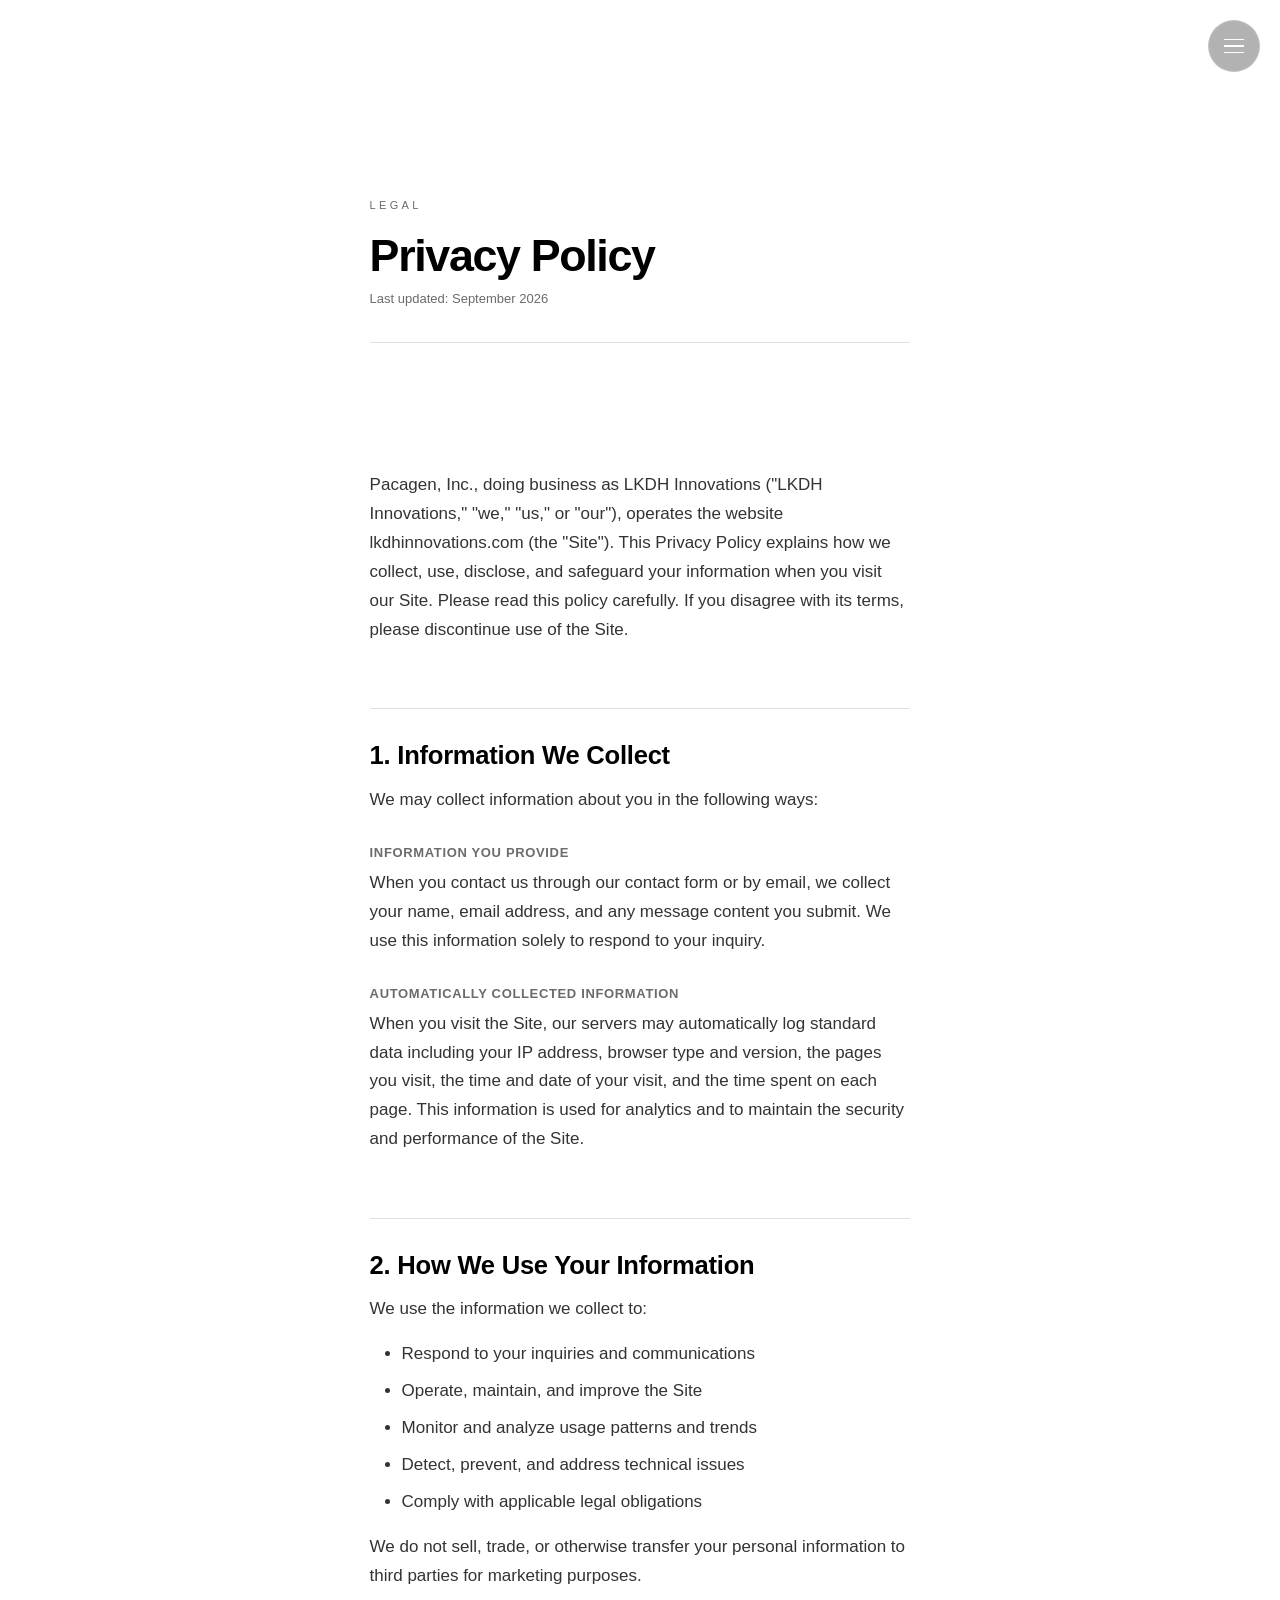
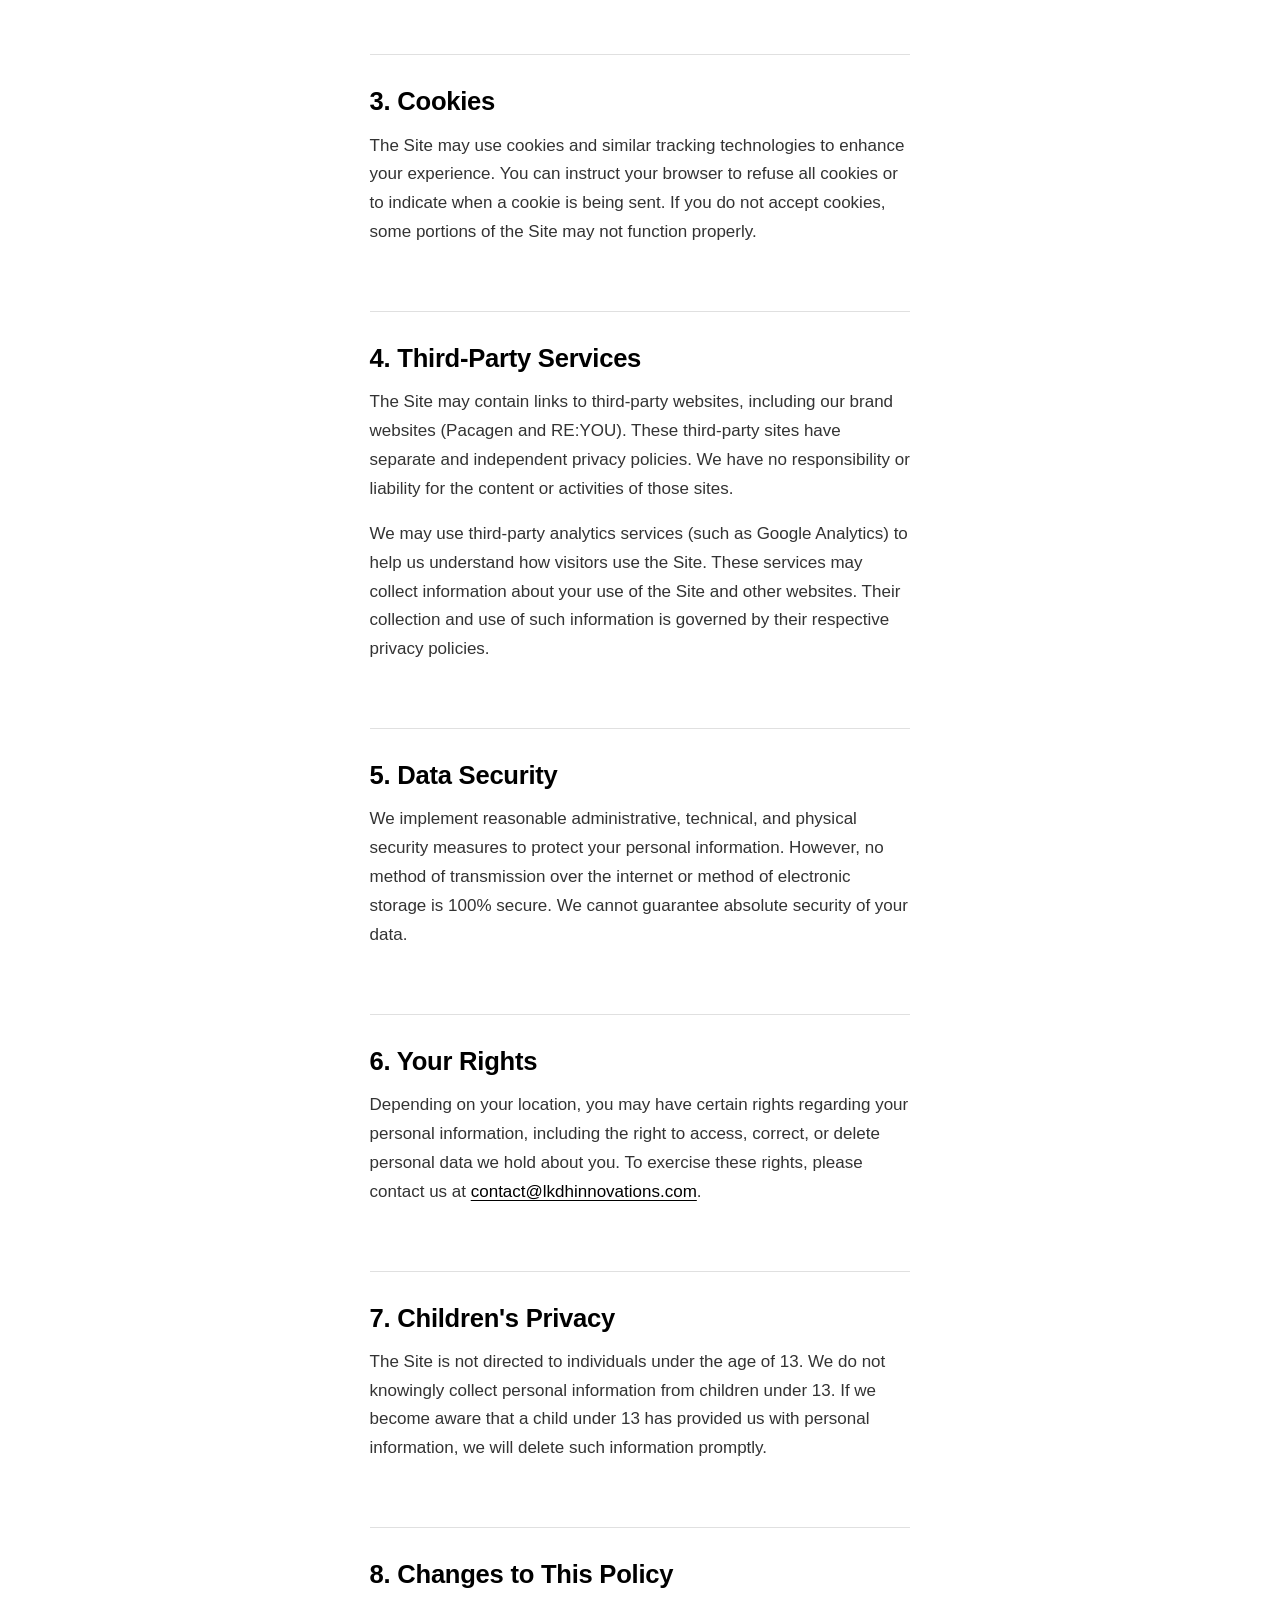
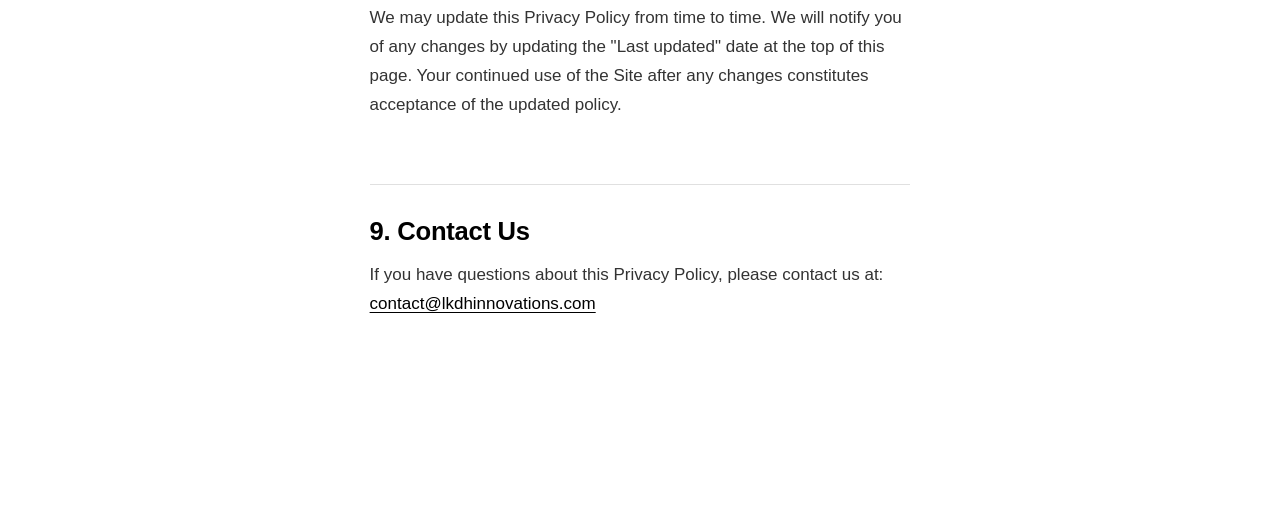
==== commit bbc65394: "Add Fellowships and consolidate badges" ====
--- a/privacy-policy.html
+++ b/privacy-policy.html
@@ -6,7 +6,7 @@
 
   <title>Privacy Policy — LKDH Innovations</title>
   <meta name="description" content="Privacy Policy for LKDH Innovations. How we collect, use, and protect your personal information.">
-  <meta name="robots" content="index, follow">
+  <meta name="robots" content="noindex, follow">
   <link rel="canonical" href="https://lkdhinnovations.com/privacy-policy">
 
   <meta property="og:type"  content="website">
--- a/assets/css/style.css
+++ b/assets/css/style.css
@@ -34,6 +34,7 @@
   --color-muted:      #6b6b6b;
   --color-ink:        #333333;
   --color-divider:    var(--color-silver-lt);
+  --silver-linear: linear-gradient(90deg, var(--color-silver-lt) 0%, var(--color-white) 30%, var(--color-silver) 60%, var(--color-silver-dk) 100%);
 
   /* — Dark surfaces — */
   --surface-dark:   #080808;
@@ -71,6 +72,7 @@
     var(--reyou-gold-lt) 0%, var(--reyou-gold-hi) 20%, var(--reyou-gold) 40%,
     var(--reyou-gold-warm) 60%, var(--reyou-gold-dk) 80%, var(--reyou-gold-lt) 100%
   );
+  --reyou-gold-linear: linear-gradient(90deg, var(--reyou-gold-lt) 0%, var(--reyou-gold-hi) 30%, var(--reyou-gold) 60%, var(--reyou-gold-dk) 100%);
 
   /* — Pacagen brand — */
   --pacagen-navy:   #032d70;
@@ -866,6 +868,20 @@
   border-radius: var(--radius-pill);
 }
 
+.btn-LKDH--light {
+  border-color: var(--color-white);
+  color: var(--color-white);
+}
+
+.btn-LKDH--light::after {
+  background: var(--color-white);
+}
+
+.btn-LKDH--light:hover {
+  color: var(--color-black);
+  border-color: var(--color-white);
+}
+
 /* Info drawer — reuses .mobile-drawer backdrop + .drawer-panel slide mechanics */
 #info-drawer {
   z-index: var(--z-info-drawer);
@@ -910,7 +926,7 @@
 .info-drawer-body {
   font-family: var(--font-display);
   font-size: var(--text-body);
-  color: var(--white-a70);
+  color: var(--white-a80);
   line-height: var(--lh-prose);
 }
 
@@ -924,11 +940,10 @@
   display: inline-block;
   font-family: var(--font-display);
   font-size: var(--text-label);
-  font-weight: var(--weight-semibold);
-  letter-spacing: var(--tracking-wider);
+  font-weight: var(--weight-bold);
+  letter-spacing: var(--tracking-wide);
   text-transform: uppercase;
-  padding: 0.3rem 0.75rem;
-  border-radius: var(--radius-pill);
+  padding: 0.25rem 0.75rem;
   border: 1px solid var(--white-a20);
   color: var(--white-a70);
 }
@@ -1199,7 +1214,7 @@
 
 .reyou-section .brand-cta:hover {
   border-color: transparent;
-  background: linear-gradient(90deg, var(--reyou-gold-lt) 0%, var(--reyou-gold-hi) 30%, var(--reyou-gold) 60%, var(--reyou-gold-dk) 100%);
+  background: var(--reyou-gold-linear);
   -webkit-background-clip: text;
   background-clip: text;
   color: transparent;
@@ -2111,6 +2126,18 @@
   border: 1px solid var(--pacagen-blue);
 }
 
+.story-modal-product-badge--gold {
+  background: var(--reyou-gold-linear);
+  color: var(--color-black);
+  border: 1px solid var(--reyou-gold-dk);
+}
+
+.story-modal-product-badge--silver {
+  background: var(--silver-linear);
+  color: var(--color-black);
+  border: 1px solid var(--color-silver-dk);
+}
+
 .story-modal-name {
   font-family: var(--font-display);
   font-weight: var(--weight-bold);
@@ -2294,6 +2321,89 @@
   .institutions-track { animation-play-state: paused; }
 }
 
+/* Research fellowships: reuses the Team section shell and header styles. */
+.fellowships-section {
+  background-image: var(--dot-dark);
+  border-top: 1px solid var(--white-a10);
+  padding-bottom: var(--space-2xl);
+}
+
+.fellowships-section .raise-bar-body {
+  max-width: 40rem;
+  margin: var(--space-md) auto 0;
+  color: var(--white-a70);
+}
+
+.fellowships-cards {
+  display: grid;
+  grid-template-columns: repeat(2, minmax(0, 1fr));
+  gap: var(--space-lg);
+  padding: 0 var(--section-x);
+}
+
+.fellowship-card {
+  display: flex;
+  flex-direction: column;
+  gap: var(--space-md);
+  padding: var(--space-lg);
+  background: var(--surface-raised);
+  border: 1px solid var(--white-a20);
+  transition: border-color var(--dur-base);
+}
+
+.fellowship-card:hover {
+  border-color: var(--white-a40);
+}
+
+.fellowship-card .story-modal-product-badge {
+  align-self: flex-start;
+  margin-bottom: 0;
+}
+
+.fellowship-card-title {
+  font-size: var(--text-section-sm);
+  font-weight: var(--weight-extrabold);
+}
+
+.fellowship-card-title a {
+  transition: color var(--dur-fast);
+}
+
+.fellowship-card-title a:hover {
+  color: var(--white-a70);
+}
+
+.fellowship-card ul {
+  flex: 1;
+  list-style: disc;
+  padding-left: 1.25rem;
+}
+
+.fellowship-card strong {
+  color: var(--color-white);
+}
+
+.fellowship-card-actions {
+  display: flex;
+  flex-wrap: wrap;
+  gap: var(--space-md);
+}
+
+.fellowship-card-actions .btn-LKDH {
+  flex: 1;
+  text-align: center;
+}
+
+@media (max-width: 767px) {
+  .fellowships-cards {
+    grid-template-columns: 1fr;
+  }
+
+  .fellowship-card {
+    padding: var(--space-md);
+  }
+}
+
 /* ============================================================
    13. CONTACT / FOOTER SECTION
    ============================================================ */
@@ -2450,10 +2560,9 @@
 }
  
 .site-footer {
-  background: var(--black-a50);
-  backdrop-filter: blur(3px) saturate(130%);
-  -webkit-backdrop-filter: blur(3px) saturate(130%);
-  border: 1px solid var(--white-a20);
+  background-color: var(--color-black);
+  background-image: var(--dot-dark);
+  box-shadow: 0 20px 50px var(--black-a20);
   margin: 0 4vw 0vw;
   bottom: 4vw;
   position: relative;
@@ -2488,7 +2597,6 @@
   letter-spacing: var(--tracking-widest);
   text-transform: uppercase;
   color: var(--color-white);
-  text-shadow: 0 1px 2px var(--black-a30);
   margin-bottom: var(--space-sm);
 }
 
@@ -2496,8 +2604,7 @@
   font-family: var(--font-display);
   font-size: var(--text-body);
   font-weight: var(--weight-regular);
-  color: var(--white-a95);
-  text-shadow: 0 1px 2px var(--black-a30);
+  color: var(--white-a85);
   letter-spacing: var(--tracking-slight);
   transition: color var(--dur-fast);
   display: inline-block;
@@ -2520,15 +2627,14 @@
   width: 36px;
   height: 36px;
   border: 1px solid var(--white-a40);
-  color: var(--white-a95);
+  color: var(--white-a85);
   transition: color var(--dur-fast), border-color var(--dur-fast), background var(--dur-fast);
   flex-shrink: 0;
 }
 
 .footer-social-icon:hover {
   color: var(--color-white);
-  border-color: var(--white-a40);
-  background: var(--white-a06);
+  border-color: var(--color-white);
 }
 
 .footer-social-icon svg {
@@ -2551,8 +2657,7 @@
 .footer-copy {
   font-size: var(--text-meta);
   font-weight: var(--weight-regular);
-  color: var(--color-white);
-  text-shadow: 0 1px 2px var(--black-a30);
+  color: var(--white-a70);
   letter-spacing: var(--tracking-slight);
 }
 
@@ -2564,8 +2669,7 @@
 .footer-legal a {
   font-size: var(--text-meta);
   font-weight: var(--weight-regular);
-  color: var(--color-white);
-  text-shadow: 0 1px 2px var(--black-a30);
+  color: var(--white-a70);
   letter-spacing: var(--tracking-slight);
   transition: color var(--dur-fast);
 }
